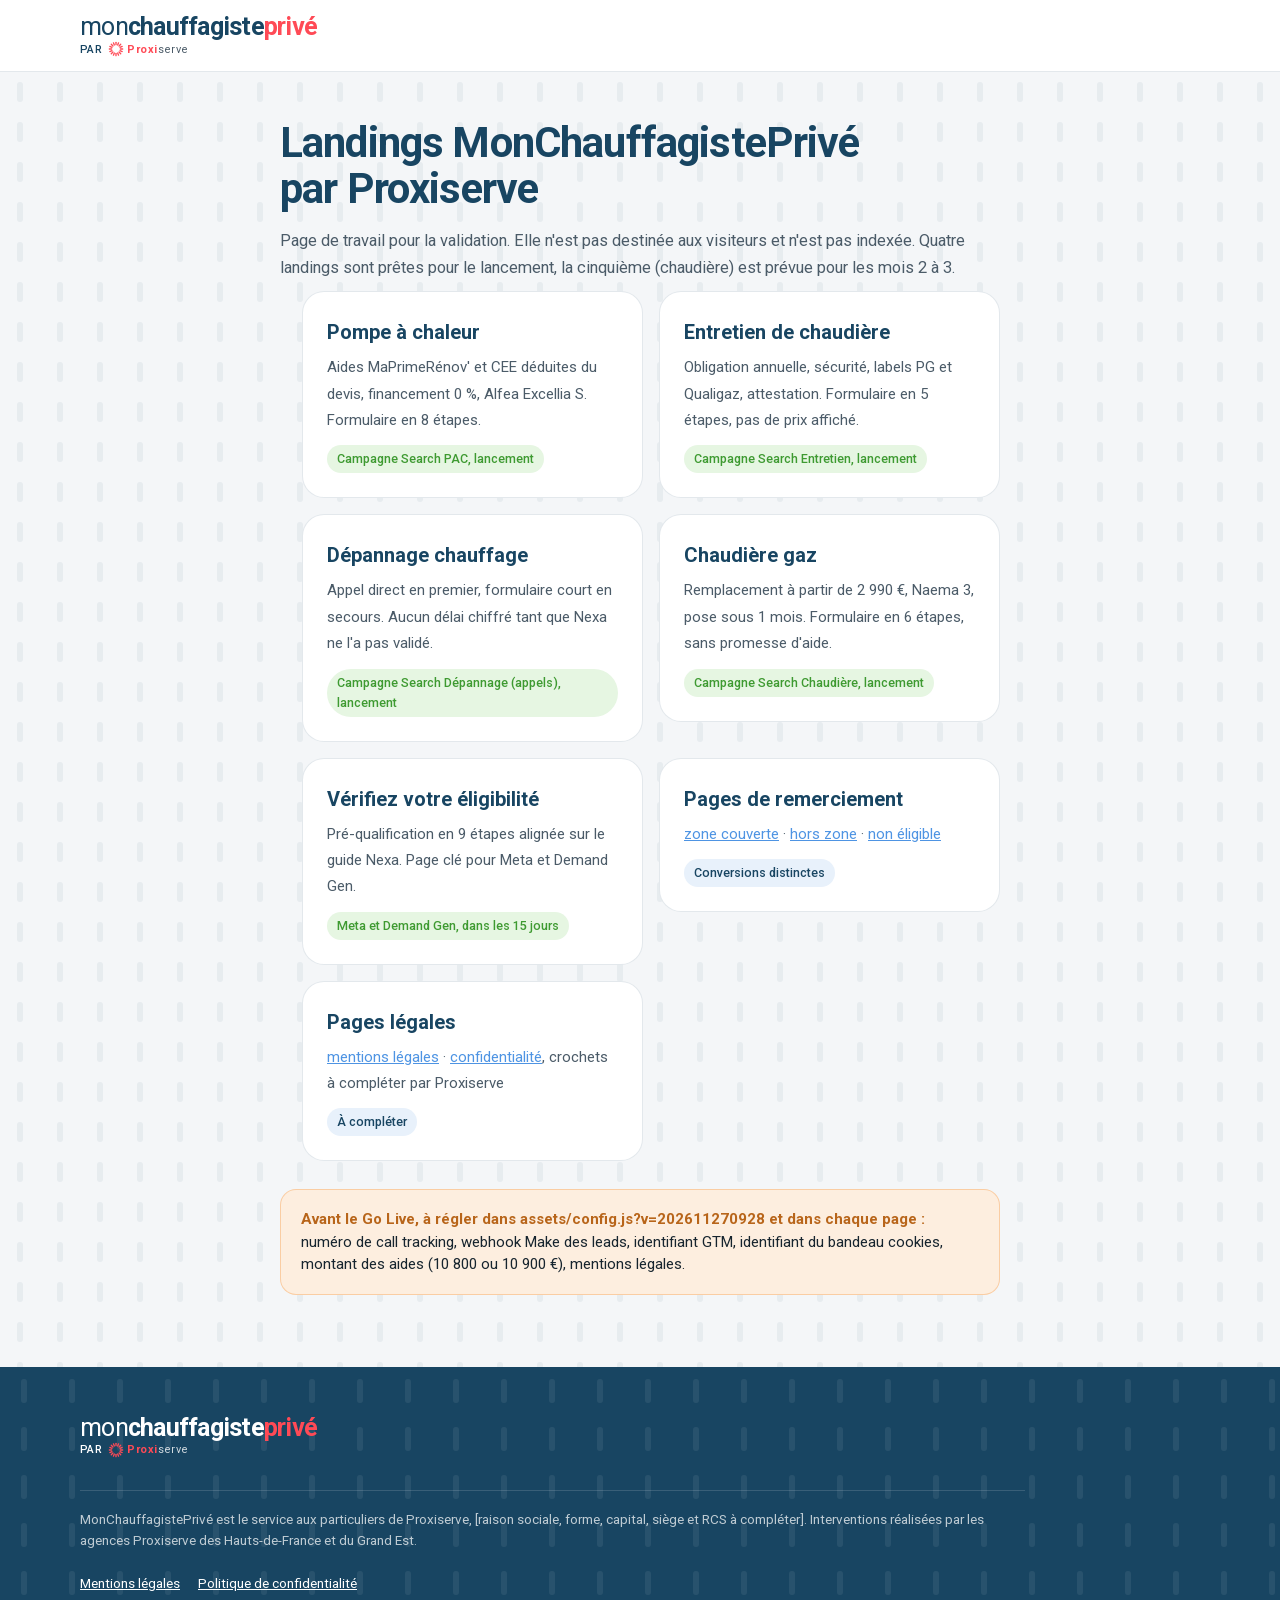
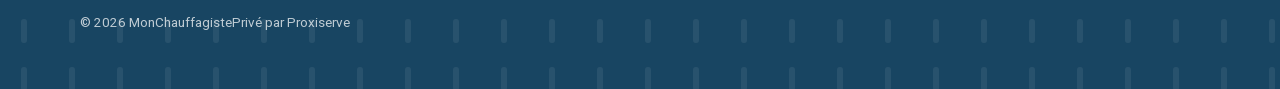
==== index.html @ af6b1b3b "Simulateur : question « surface » retirée, formulaire en 6 étapes Co-Authored-By: Claude Opus 5.5 <n" ====
<!DOCTYPE html>
<html lang="fr">
<head>
<meta charset="utf-8">
<meta name="viewport" content="width=device-width, initial-scale=1, viewport-fit=cover">
<meta name="robots" content="noindex, nofollow">
<title>Landings, validation interne | MonChauffagistePrivé par Proxiserve</title>
<meta name="theme-color" content="#184562">
<link rel="icon" href="./img/favicon.svg" type="image/svg+xml">
<link rel="preload" as="font" type="font/woff2" href="./fonts/roboto-var.woff2" crossorigin>
<link rel="stylesheet" href="./assets/style.css?v=202611270928">
<!-- IwlCMP : consent defaults (doit précéder GTM). data-site-id à créer pour ce site. -->
<script>
window.dataLayer=window.dataLayer||[];function gtag(){dataLayer.push(arguments);}
gtag('consent','default',{ad_storage:'denied',ad_user_data:'denied',ad_personalization:'denied',analytics_storage:'denied',functionality_storage:'denied',personalization_storage:'denied',security_storage:'granted',wait_for_update:500});
gtag('set','url_passthrough',true);gtag('set','ads_data_redaction',true);
</script>
<script src="https://cmp.iwantlead.fr/cmp/v1/cmp.js" data-site-id="r6dadsb7"></script>
<!-- Google Tag Manager -->
<script>(function(w,d,s,l,i){w[l]=w[l]||[];w[l].push({'gtm.start':new Date().getTime(),event:'gtm.js'});var f=d.getElementsByTagName(s)[0],j=d.createElement(s),dl=l!='dataLayer'?'&l='+l:'';j.async=true;j.src='https://www.googletagmanager.com/gtm.js?id='+i+dl;f.parentNode.insertBefore(j,f);})(window,document,'script','dataLayer','GTM-NTSQ5FQP');</script>
<!-- End Google Tag Manager -->
<script>document.documentElement.className+=' js';</script>
<script src="./assets/config.js?v=202611270928"></script>
<style>body{background:var(--sky-mist)}</style>
</head>
<body>
<noscript><iframe src="https://www.googletagmanager.com/ns.html?id=GTM-NTSQ5FQP" height="0" width="0" style="display:none;visibility:hidden"></iframe></noscript>
<header class="top">
  <div class="wrap">
    <a class="brand" href="./" aria-label="MonChauffagistePrivé par Proxiserve">
      <span class="brand__name">mon<b>chauffagiste</b><em>privé</em></span>
      <span class="brand__by">PAR <svg class="sun"><use href="./assets/icons.svg#i-sun"/></svg><b>Proxi</b><span>serve</span></span>
    </a>
    <div class="top__right">
    </div>
  </div>
</header>
<main class="page">
<div class="wrap">

<h1>Landings MonChauffagistePrivé par Proxiserve</h1>
<p>Page de travail pour la validation. Elle n'est pas destinée aux visiteurs et n'est pas indexée. Quatre landings sont prêtes pour le lancement, la cinquième (chaudière) est prévue pour les mois 2 à 3.</p>
<ul class="hub">
  <li><a href="pompe-a-chaleur/"><b>Pompe à chaleur</b><span>Aides MaPrimeRénov' et CEE déduites du devis, financement 0 %, Alfea Excellia S. Formulaire en 8 étapes.</span><br><span class="tag">Campagne Search PAC, lancement</span></a></li>
  <li><a href="entretien-chaudiere/"><b>Entretien de chaudière</b><span>Obligation annuelle, sécurité, labels PG et Qualigaz, attestation. Formulaire en 5 étapes, pas de prix affiché.</span><br><span class="tag">Campagne Search Entretien, lancement</span></a></li>
  <li><a href="depannage-chauffage/"><b>Dépannage chauffage</b><span>Appel direct en premier, formulaire court en secours. Aucun délai chiffré tant que Nexa ne l'a pas validé.</span><br><span class="tag">Campagne Search Dépannage (appels), lancement</span></a></li>
  <li><a href="chaudiere-gaz/"><b>Chaudière gaz</b><span>Remplacement à partir de 2 990 €, Naema 3, pose sous 1 mois. Formulaire en 6 étapes, sans promesse d'aide.</span><br><span class="tag">Campagne Search Chaudière, lancement</span></a></li>
  <li><a href="simulateur-aides/"><b>Vérifiez votre éligibilité</b><span>Pré-qualification en 9 étapes alignée sur le guide Nexa. Page clé pour Meta et Demand Gen.</span><br><span class="tag">Meta et Demand Gen, dans les 15 jours</span></a></li>
  <li><div class="hub__card"><b>Pages de remerciement</b><span><a href="merci/">zone couverte</a> · <a href="merci-hors-zone/">hors zone</a> · <a href="merci-non-eligible/">non éligible</a></span><br><span class="tag tag--later">Conversions distinctes</span></div></li>
  <li><div class="hub__card"><b>Pages légales</b><span><a href="mentions-legales/">mentions légales</a> · <a href="confidentialite/">confidentialité</a>, crochets à compléter par Proxiserve</span><br><span class="tag tag--later">À compléter</span></div></li>
</ul>
<div class="attention" style="margin-top:28px"><b>Avant le Go Live, à régler dans assets/config.js?v=202611270928 et dans chaque page :</b> numéro de call tracking, webhook Make des leads, identifiant GTM, identifiant du bandeau cookies, montant des aides (10 800 ou 10 900 €), mentions légales.</div>
</div>
</main>
<footer class="foot" id="notes">
  <div class="wrap">
    <a class="brand brand--light" href="./" aria-label="MonChauffagistePrivé par Proxiserve">
      <span class="brand__name">mon<b>chauffagiste</b><em>privé</em></span>
      <span class="brand__by">PAR <svg class="sun"><use href="./assets/icons.svg#i-sun"/></svg><b>Proxi</b><span>serve</span></span>
    </a>
    <p class="foot__legal">MonChauffagistePrivé est le service aux particuliers de Proxiserve, [raison sociale, forme, capital, siège et RCS à compléter]. Interventions réalisées par les agences Proxiserve des Hauts-de-France et du Grand Est.</p>
    <nav aria-label="Informations légales"><a href="./mentions-legales/">Mentions légales</a><a href="./confidentialite/">Politique de confidentialité</a></nav>
    <p style="margin-top:18px">© <span id="annee">2026</span> MonChauffagistePrivé par Proxiserve</p>
  </div>
</footer>
<script src="./assets/app.js?v=202611270928" defer></script>
</body>
</html>
---- assets/style.css ----
/* Roboto auto-hébergée : une seule police variable (graisses 400 à 700),
   37 ko, plus de requête vers Google Fonts. */
@font-face{font-family:'Roboto';src:url('../fonts/roboto-var.woff2') format('woff2');font-weight:400 700;font-style:normal;font-display:swap}

/* MonChauffagistePrivé par Proxiserve — feuille commune aux landings.
   Charte : bleu nuit 184562, rouge FF4A56, bleu 4E94E3, orange F38F35,
   vert 5DC44E. Typo : Roboto. */

:root{
  --navy:#184562; --navy-deep:#0F3049; --navy-ink:#0B2335;
  --red:#FF4A56; --red-deep:#E1313E; --red-pale:#FFE9EB; --red-da:#FF4A56; --lame:rgba(78,148,227,.38);
  --sky:#4E94E3; --sky-pale:#E8F1FB; --sky-mist:#F3F7FB;
  --orange:#F38F35; --orange-pale:#FDEEDF;
  --green:#5DC44E; --green-deep:#3E9A31; --green-pale:#E6F6E2;
  --ink:#16242E; --ink-2:#4B5B68; --ink-3:#6E7C88;
  --line:rgba(24,69,98,.12);
  --r-card:22px; --r-field:12px; --r-btn:999px;
  --ease:cubic-bezier(.32,.72,0,1);
  --font:'Roboto',ui-sans-serif,system-ui,-apple-system,'Segoe UI',sans-serif;
  --accent:var(--red); --accent-pale:var(--red-pale);
}
*{box-sizing:border-box}
html{-webkit-text-size-adjust:100%;scroll-behavior:smooth}
@media (prefers-reduced-motion:reduce){html{scroll-behavior:auto}*{transition:none!important;animation:none!important}.js .rv,.js .ent{opacity:1!important;transform:none!important}}
body{margin:0;background:#fff;color:var(--ink);font-family:var(--font);font-size:17px;line-height:1.55;-webkit-font-smoothing:antialiased}
img,svg{display:block;max-width:100%}
a{color:var(--sky)}
/* renvois aux notes de bas de page (*, **) : pas de soulignement, en exposant */
a[href="#notes"]{text-decoration:none;color:inherit;font-size:.8em;vertical-align:super;line-height:0;margin-left:1px}
h1,h2,h3{margin:0;line-height:1.1;letter-spacing:-.02em;color:var(--navy);text-wrap:balance}
h2{font-size:clamp(28px,4vw,40px);font-weight:700}
h3{font-size:20px;font-weight:700;letter-spacing:-.01em}
p{margin:0}
.wrap{width:100%;max-width:1160px;margin:0 auto;padding:0 20px}
.sr{position:absolute!important;width:1px;height:1px;overflow:hidden;clip:rect(0 0 0 0);white-space:nowrap}
.ico{width:22px;height:22px;fill:none;stroke:currentColor;stroke-width:1.9;stroke-linecap:round;stroke-linejoin:round}
:focus-visible{outline:3px solid var(--sky);outline-offset:3px;border-radius:6px}

/* ---------- marque ---------- */
.brand{display:inline-flex;flex-direction:column;gap:2px;text-decoration:none;color:var(--navy);line-height:1}
.brand__name{font-size:25px;font-weight:400;letter-spacing:-.03em}
.brand__name b{font-weight:700}
.brand__name em{font-style:normal;font-weight:700;color:var(--red)}
.brand__by{display:flex;align-items:center;gap:0;font-size:11px;font-weight:500;letter-spacing:.04em;color:var(--navy)}
.brand__by .sun{width:16px;height:16px;color:var(--red);margin:0 3px 0 6px}
.brand__by b{font-weight:700;color:var(--red)}
.brand__by b + span{font-weight:400;color:var(--ink-2)}
.brand--light{color:#fff}
.brand--light .brand__by{color:#fff}
.brand--light .brand__by b + span{color:rgba(255,255,255,.8)}

/* ---------- en-tête ---------- */
.top{background:#fff;border-bottom:1px solid var(--line);position:relative;z-index:5}
.top .wrap{display:flex;align-items:center;justify-content:space-between;gap:12px;padding-top:14px;padding-bottom:14px}
.top .brand{min-width:0}
.top .btn{flex-shrink:0}
.top .btn .sm{display:none}
@media (max-width:599px){.top .btn{padding:11px 16px;font-size:14px}.top .btn .lg{display:none}.top .btn .sm{display:inline}.brand__name{font-size:22px}}

.top__right{display:flex;align-items:center;gap:14px}
.top__tel{display:none;align-items:center;gap:10px;text-decoration:none;color:var(--navy)}
.top__tel .ico{width:30px;height:30px;padding:6px;border-radius:50%;background:var(--red-pale);color:var(--red)}
.top__tel b{display:block;font-size:17px;line-height:1.1}
.top__tel span{display:block;font-size:12.5px;color:var(--ink-3)}
@media (min-width:860px){.top__tel{display:flex}}
/* Dépannage : le numéro ne s'affiche pas dans l'en-tête sur ordinateur. Le bouton d'appel reste sur mobile. */
@media (min-width:860px){.top__tel--mobile{display:none}}
/* Mobile : quand un numéro existe (body[data-tel]), l'icône téléphone reste visible dans l'en-tête, sans le texte. */
@media (max-width:859px){
  body[data-tel] .top .wrap{gap:8px}
  body[data-tel] .top .brand{flex:1 1 auto;min-width:0}
  body[data-tel] .top .brand__name{font-size:18px}
  body[data-tel] .top .brand__by{font-size:9px}
  body[data-tel] .top__right{gap:8px;flex-shrink:0}
  body[data-tel] .top__tel{display:inline-flex;gap:6px;padding:9px 12px;border-radius:999px;background:var(--red);color:#fff;font-weight:700;font-size:14px;white-space:nowrap}
  body[data-tel] .top__tel .ico{width:18px;height:18px;padding:0;background:transparent;color:#fff}
  body[data-tel] .top__tel b{font-size:14px;line-height:1}
  body[data-tel] .top__tel [data-tel-sub]{display:none}
  body[data-tel] .top .btn{display:none}
}
.top__tel[hidden],.call[hidden],.sticky a[hidden]{display:none!important}

/* ---------- boutons ---------- */
.btn{display:inline-flex;align-items:center;justify-content:center;gap:10px;padding:15px 26px;border-radius:var(--r-btn);border:0;font:inherit;font-weight:700;font-size:16.5px;line-height:1.1;text-decoration:none;cursor:pointer;transition:transform .18s var(--ease),background .18s,box-shadow .18s;white-space:nowrap}
.btn:active{transform:translateY(1px)}
.btn--red{background:var(--red);color:#fff;box-shadow:0 10px 24px -12px rgba(255,74,86,.7)}
.btn--red:hover{background:var(--red-deep)}
.btn--navy{background:var(--navy);color:#fff}
.btn--navy:hover{background:var(--navy-deep)}
.btn--white{background:#fff;color:var(--navy)}
.btn--white:hover{background:var(--sky-pale)}
.btn--ghost{background:transparent;color:#fff;box-shadow:inset 0 0 0 2px rgba(255,255,255,.5)}
.btn--ghost:hover{box-shadow:inset 0 0 0 2px #fff}
.btn--lg{padding:19px 32px;font-size:18px}
.btn .ico{width:20px;height:20px}
.btn[disabled]{opacity:.7;cursor:default}
.spin{width:18px;height:18px;border-radius:50%;border:2.5px solid rgba(255,255,255,.45);border-top-color:#fff;animation:spin .8s linear infinite}
@keyframes spin{to{transform:rotate(360deg)}}
.cta-line{display:flex;align-items:center;gap:16px;flex-wrap:wrap;margin-top:34px}
.cta-line small{font-size:14.5px;color:var(--ink-3)}
.cta-line--light small{color:rgba(255,255,255,.75)}

/* ---------- héros ---------- */
.hero{position:relative;background:var(--navy);color:#fff;overflow:hidden;isolation:isolate}

.hero__inner{display:grid;gap:34px;padding:44px 20px 56px}
.hero__copy h1{color:#fff;font-size:clamp(32px,5vw,52px);font-weight:700}
.hero__copy h1 em{font-style:normal;color:#fff}
.hero__lead{margin-top:18px;font-size:clamp(17px,1.5vw,19.5px);line-height:1.5;color:rgba(255,255,255,.88);max-width:34em}
.hero__ticks{list-style:none;margin:24px 0 0;padding:0;display:grid;gap:10px}
.hero__ticks li{display:flex;align-items:flex-start;gap:10px;font-size:16px;color:rgba(255,255,255,.92)}
.hero__ticks .ico{flex:none;width:22px;height:22px;padding:4px;border-radius:50%;background:var(--green);color:#fff;stroke-width:3}
.hero__stats{display:flex;gap:28px;margin-top:28px;padding-top:22px;border-top:1px solid rgba(255,255,255,.18)}
.hero__stats b{display:block;font-size:26px;font-weight:700;letter-spacing:-.02em;line-height:1}
.hero__stats span{display:block;font-size:13px;color:rgba(255,255,255,.72);margin-top:5px;max-width:9em}
.hero__call{margin-top:26px;display:grid;gap:10px}
.hero__call .btn{width:100%}
.hero__call small{font-size:14px;color:rgba(255,255,255,.75)}
@media (min-width:900px){
  .hero__inner{grid-template-columns:minmax(0,1.05fr) minmax(380px,460px);align-items:center;gap:48px;padding:64px 20px 76px}
  .hero__call{grid-template-columns:auto 1fr;align-items:center}
  .hero__call .btn{width:auto}
}

/* ---------- photo de fond du héros ---------- */
.hero__bg{position:absolute;inset:0;z-index:0;overflow:hidden}
.hero__bg img{width:100%;height:100%;object-fit:cover;object-position:center}
.hero__bg::after{content:"";position:absolute;inset:0;background:linear-gradient(180deg,rgba(24,69,98,.84) 0%,rgba(24,69,98,.62) 55%,rgba(24,69,98,.88) 100%)}
@media (min-width:900px){.hero__bg::after{background:linear-gradient(100deg,rgba(24,69,98,.98) 0%,rgba(24,69,98,.94) 38%,rgba(24,69,98,.45) 60%,rgba(24,69,98,.2) 100%)}}
.hero--photo .lames,.hero--photo .lame-rouge{display:none}

/* ---------- bandeau France Rénov' (mention obligatoire, arrêté du 31 juillet 2026) ---------- */
.renov{display:block;max-width:460px;border-radius:10px;overflow:hidden;background:#fff}
.renov img{display:block;width:100%;height:auto}
.foot .renov{margin:0 0 20px}

/* ---------- fonds DA « lames de radiateur » ---------- */
.lames{position:absolute;display:flex;gap:14px;pointer-events:none;z-index:0}
.lames span{display:block;width:28px;border-radius:999px;background:var(--lame)}
.lames--haut{top:-60px;align-items:flex-start}
.lames--bas{bottom:-70px;align-items:flex-end}
.lames .rouge{background:var(--red-da)}
.lame-rouge{position:absolute;width:28px;height:110px;border-radius:999px;background:var(--red-da);pointer-events:none;z-index:0}
.hero .wrap{position:relative;z-index:1}
@media (max-width:899px){.lames--bas,.lame-rouge{display:none}.lames--haut{right:-10px!important;transform:scale(.7);transform-origin:top right}}
.sec--rings{background:#fff;position:relative;overflow:hidden}
.sec--rings::before{content:"";position:absolute;inset:0;pointer-events:none;background:radial-gradient(circle at calc(100% + 40px) 50%,transparent 120px,rgba(24,69,98,.06) 120px 148px,transparent 148px 200px,rgba(24,69,98,.06) 200px 228px,transparent 228px 280px,rgba(24,69,98,.06) 280px 308px,transparent 308px)}
.sec--rings > .wrap{position:relative}
.sec--rings-bas::before{background:radial-gradient(circle at calc(100% + 60px) calc(100% + 60px),transparent 170px,rgba(24,69,98,.06) 170px 198px,transparent 198px 250px,rgba(24,69,98,.06) 250px 278px,transparent 278px)}
.sec--navy{position:relative;overflow:hidden}
.sec--navy > .wrap{position:relative;z-index:1}
.sec--navy .lames span{background:var(--lame)}
.sec--navy .lames .rouge,.lames .rouge{background:var(--red)}
main.page{background-color:#F4F6F8;background-image:url("data:image/svg+xml,%3Csvg xmlns='http://www.w3.org/2000/svg' width='40' height='40'%3E%3Crect x='17' y='10' width='6' height='20' rx='3' fill='%23184562' fill-opacity='.06'/%3E%3C/svg%3E")}
.sec--dots{background-color:#F4F6F8;background-image:url("data:image/svg+xml,%3Csvg xmlns='http://www.w3.org/2000/svg' width='40' height='40'%3E%3Crect x='17' y='10' width='6' height='20' rx='3' fill='%23184562' fill-opacity='.06'/%3E%3C/svg%3E")}
.final--lames .lames span{width:24px;background:rgba(255,255,255,.22)}
.final--lames .lames--haut{left:-10px;top:-60px;gap:12px}
.final--lames .lames--bas{right:20px;bottom:-60px;gap:12px}

/* ---------- fonds DA tour 2 : thermostat, plan technique, blocs ---------- */
.sec--thermo,.sec--grid,.sec--blocs{position:relative;overflow:hidden}
.sec--thermo > .wrap,.sec--grid > .wrap,.sec--blocs > .wrap{position:relative;z-index:1}
.sec--thermo{background:#fff}
.deco--thermo{position:absolute;right:-160px;bottom:-200px;width:440px;height:440px;pointer-events:none}
.deco--thermo .piste{stroke:#EEF2F5}
.deco--thermo .chaleur{stroke:var(--red);transform-origin:220px 220px;animation:thermo 6s linear infinite}
@keyframes thermo{from{transform:rotate(215deg)}to{transform:rotate(575deg)}}
.sec--navy.sec--thermo{background:var(--navy)}
.sec--navy .deco--thermo{right:-110px;top:50%;bottom:auto;margin-top:-230px;width:460px;height:460px}
.sec--navy .deco--thermo .piste{stroke:var(--lame)}
.sec--grid{background-color:#F6F8FA;background-image:linear-gradient(#E9EEF2 1px,transparent 1px),linear-gradient(90deg,#E9EEF2 1px,transparent 1px);background-size:40px 40px}
.sec--grid::after{content:"";position:absolute;right:32px;bottom:162px;width:16px;height:16px;border-radius:3px;background:var(--red)}
.sec--grid::before{content:"";position:absolute;right:40px;bottom:-90px;width:220px;height:260px;border:2px solid #C9D5DF;border-radius:4px;pointer-events:none}
.sec--navy.sec--grid{background-color:var(--navy);background-image:linear-gradient(rgba(255,255,255,.08) 1px,transparent 1px),linear-gradient(90deg,rgba(255,255,255,.08) 1px,transparent 1px);background-size:40px 40px}
.sec--navy.sec--grid::before{border-color:rgba(78,148,227,.45)}
.sec--blocs{background:#fff}
.sec--blocs::before{content:"";position:absolute;right:-60px;bottom:-60px;width:260px;height:260px;border-radius:130px 130px 0 130px;background:#EEF2F5;pointer-events:none}
.sec--blocs::after{content:"";position:absolute;right:150px;top:46px;width:44px;height:44px;border-radius:50% 50% 50% 0;background:var(--red);pointer-events:none}
.sec--navy.sec--blocs{background:var(--navy)}
.sec--navy.sec--blocs::before{right:auto;left:-150px;bottom:-190px;width:240px;height:240px;border-radius:50%;background:rgba(78,148,227,.3)}
.sec--navy.sec--blocs::after{background:var(--red)}
@media (max-width:899px){.sec--grid::before,.sec--grid::after,.sec--blocs::after{display:none}.deco--thermo{width:300px;height:300px;right:-120px;bottom:-140px}}

/* ---------- labels (PG, RGE Qualibat, RGE) sous les chiffres du héros ---------- */
.labels{display:flex;flex-wrap:wrap;gap:10px;margin-top:22px}
.labels span{display:inline-flex;align-items:center;height:64px;padding:8px 16px;border-radius:14px;background:#fff}
.labels img{height:48px;width:auto}
.labels img[alt^="RGE,"]{height:34px}

/* ---------- questionnaire ---------- */
.quiz{background:#fff;color:var(--ink);border-radius:var(--r-card);padding:22px 22px 24px;box-shadow:0 30px 60px -30px rgba(0,0,0,.5);position:relative}
.quiz__title{font-size:20px;font-weight:700;color:var(--navy);letter-spacing:-.01em;margin:0 0 2px}
.quiz__sub{font-size:14px;color:var(--ink-3);margin-bottom:14px}
.quiz__bar{display:flex;align-items:center;gap:10px;margin-bottom:16px}
.qbtn{width:34px;height:34px;border-radius:50%;border:1px solid var(--line);background:#fff;color:var(--navy);display:grid;place-items:center;cursor:pointer;padding:0}
.qbtn .ico{width:18px;height:18px}
.qbtn[hidden]{display:none}
.segs{flex:1;display:flex;gap:5px}
.segs i{flex:1;height:5px;border-radius:3px;background:var(--sky-pale);transition:background .3s}
.segs i.on{background:var(--red)}
.quiz__count{font-size:12.5px;color:var(--ink-3);white-space:nowrap}
.quiz__viewport{position:relative;overflow:hidden;transition:height .32s var(--ease)}
.step{display:none;margin:0;padding:0 0 1px;border:0;min-width:0}
.step.is-active{display:block}
.step.is-leaving{position:absolute;inset:0 0 auto 0}
.step__q{font-size:21px;font-weight:700;color:var(--navy);line-height:1.2;letter-spacing:-.01em;padding:0;margin:0 0 4px}
.step__hint{font-size:14.5px;color:var(--ink-2);margin:0 0 14px;line-height:1.45}
.opts{display:grid;gap:9px}
.opt{position:relative;display:flex;align-items:center;gap:12px;padding:12px 14px;border-radius:14px;border:1.5px solid var(--line);background:#fff;cursor:pointer;transition:border-color .15s,background .15s}
.opt:hover{border-color:var(--sky)}
.opt input{position:absolute;opacity:0;width:0;height:0}
.opt:has(input:checked){border-color:var(--navy);background:var(--sky-mist)}
.opt:has(input:focus-visible){outline:3px solid var(--sky);outline-offset:2px}
.opt__ico{flex:none;width:40px;height:40px;border-radius:12px;display:grid;place-items:center;color:var(--navy)}
.opt__ico .ico{width:22px;height:22px}
.c-sky{background:var(--sky-pale)} .c-red{background:var(--red-pale);color:var(--red-deep)} .c-orange{background:var(--orange-pale);color:#B8651A} .c-green{background:var(--green-pale);color:var(--green-deep)} .c-mist{background:var(--sky-mist)}
.opt__txt{flex:1;font-weight:500;font-size:16px;line-height:1.25}
.opt__txt small{display:block;font-weight:400;font-size:13px;color:var(--ink-3);margin-top:2px}
.opt__radio{flex:none;width:24px;height:24px;border-radius:50%;border:2px solid var(--line);display:grid;place-items:center;transition:background .15s,border-color .15s}
.opt__radio svg{width:14px;height:14px;fill:none;stroke:#fff;stroke-width:3;stroke-linecap:round;stroke-linejoin:round;opacity:0}
.opt:has(input:checked) .opt__radio{background:var(--navy);border-color:var(--navy)}
.opt:has(input:checked) .opt__radio svg{opacity:1}
.opts--2{grid-template-columns:1fr 1fr}
.opts--2 .opt{flex-direction:column;align-items:flex-start;gap:8px}
.opts--2 .opt__radio{position:absolute;top:12px;right:12px}
.group{display:grid;gap:10px}
@media (min-width:480px){.group--2{grid-template-columns:1fr 1fr}}
.field label{display:block;font-size:13px;font-weight:500;color:var(--ink-2);margin:0 0 5px}
.field input{width:100%;font:inherit;font-size:16px;padding:12px 14px;border-radius:var(--r-field);border:1.5px solid var(--line);background:#fff;color:var(--ink);transition:border-color .15s,box-shadow .15s}
.field input:focus{outline:0;border-color:var(--sky);box-shadow:0 0 0 3px rgba(78,148,227,.2)}
.field.is-bad input{border-color:var(--red);box-shadow:0 0 0 3px rgba(255,74,86,.18)}
.tel{display:flex;align-items:stretch}
.tel .cc{display:grid;place-items:center;padding:0 12px;border:1.5px solid var(--line);border-right:0;border-radius:var(--r-field) 0 0 var(--r-field);background:var(--sky-mist);color:var(--ink-2);font-size:15px}
.tel input{border-radius:0 var(--r-field) var(--r-field) 0}
.chips{display:flex;flex-wrap:wrap;gap:8px;margin-top:10px}
.chip{font:inherit;font-size:14px;padding:8px 12px;border-radius:999px;border:1.5px solid var(--line);background:#fff;cursor:pointer;color:var(--ink)}
.chip.on{background:var(--navy);border-color:var(--navy);color:#fff}
.note{font-size:13.5px;color:var(--ink-3);margin-top:8px;min-height:1em;line-height:1.4}
.note.is-err{color:var(--red-deep)}
.step__actions{margin-top:16px;display:grid}
.step__actions .btn{width:100%}
.consent{display:flex;gap:12px;align-items:flex-start;margin-top:14px;padding:12px;border-radius:14px;background:var(--sky-mist);cursor:pointer}
.consent p{font-size:13px;line-height:1.4;color:var(--ink-2)}
.switch{flex:none;position:relative;width:44px;height:26px;margin-top:1px}
.switch input{position:absolute;opacity:0;width:0;height:0}
.switch span{position:absolute;inset:0;border-radius:999px;background:#fff;border:2px solid var(--red);transition:background .2s,border-color .2s}
.switch span::after{content:"";position:absolute;top:3px;left:3px;width:16px;height:16px;border-radius:50%;background:var(--red);transition:transform .2s var(--ease),background .2s}
.switch input:checked + span{background:var(--green);border-color:var(--green)}
.switch input:checked + span::after{background:#fff;transform:translateX(18px)}
.switch input:focus-visible + span{outline:3px solid var(--sky);outline-offset:2px}
.consent.is-bad .switch span{border-color:var(--red);box-shadow:0 0 0 3px rgba(255,74,86,.2)}
.hp{position:absolute;left:-9999px;opacity:0;height:0;width:0}
.done{display:none;text-align:left}
.done.is-on{display:block}
.done__badge{width:56px;height:56px;border-radius:50%;background:var(--green-pale);color:var(--green-deep);display:grid;place-items:center;margin-bottom:14px}
.done__badge .ico{width:30px;height:30px;stroke-width:2.6}
.done h2{font-size:24px;margin-bottom:8px}
.done p{color:var(--ink-2);font-size:15.5px}
.timeline{list-style:none;margin:18px 0 0;padding:0;display:grid;gap:12px}
.timeline li{display:grid;grid-template-columns:30px 1fr;gap:12px;align-items:start}
.timeline .n{width:30px;height:30px;border-radius:50%;background:var(--sky-pale);color:var(--navy);display:grid;place-items:center;font-weight:700;font-size:14px}
.timeline b{display:block;font-size:15.5px}
.timeline span{display:block;color:var(--ink-2);font-size:14px;line-height:1.4}
.timeline span span{display:inline;font-size:inherit;color:var(--navy);font-weight:500}

/* ---------- bandeau de preuves ---------- */
.proof{background:#fff;border-bottom:1px solid var(--line)}
.proof ul{list-style:none;margin:0;padding:18px 0;display:grid;gap:14px}
.proof li{display:flex;align-items:center;gap:12px;font-size:15px;line-height:1.3}
.proof .b{flex:none;width:44px;height:44px;border-radius:12px;display:grid;place-items:center;color:var(--navy)}
.proof strong{display:block;font-weight:700;color:var(--navy)}
.proof span{color:var(--ink-3);font-size:13.5px}
@media (min-width:720px){.proof ul{grid-template-columns:repeat(2,1fr)}}
@media (min-width:1000px){.proof ul{grid-template-columns:repeat(4,1fr);gap:20px}}

/* ---------- sections ---------- */
.sec{padding:56px 0}
.sec--mist{background:var(--sky-mist)}
.sec--sky{background:var(--sky-pale)}
.sec--navy{background:var(--navy);color:#fff}
.sec--navy h2,.sec--navy h3{color:#fff}
.sec__head{max-width:40em;margin-bottom:28px}
.sec__head p{margin-top:14px;font-size:18px;color:var(--ink-2);line-height:1.5}
.sec--navy .sec__head p{color:rgba(255,255,255,.8)}
.sec__head--center{margin-left:auto;margin-right:auto;text-align:center}
.grid{display:grid;gap:18px}
@media (min-width:700px){.grid--2{grid-template-columns:1fr 1fr}.grid--3{grid-template-columns:repeat(3,1fr)}.grid--4{grid-template-columns:repeat(2,1fr)}}
@media (min-width:1000px){.grid--4{grid-template-columns:repeat(4,1fr)}}
.card{background:var(--sky-pale);border-radius:var(--r-card);padding:24px;border:1px solid rgba(24,69,98,.10);display:grid;grid-template-columns:auto 1fr;column-gap:14px;align-items:center}
.card > *{grid-column:1/-1}
.card .b{grid-column:1;margin:0}
.card .b + h3{grid-column:2;margin:0}
.card--tint{border:0}
.card--sky{background:var(--sky-pale)} .card--green{background:var(--green-pale)} .card--orange{background:var(--orange-pale)} .card--red{background:var(--red-pale)} .card--navy{background:rgba(255,255,255,.06);color:#fff;position:relative;z-index:1}
.card .b{width:44px;height:44px;border-radius:12px;background:#fff;display:grid;place-items:center;color:var(--navy);border:0}
.card--navy .b{background:rgba(255,255,255,.12);border-color:transparent;color:#fff}
.card .big{font-size:40px;font-weight:700;letter-spacing:-.03em;line-height:1;color:var(--navy)}
.card .big small{font-size:18px;font-weight:500;letter-spacing:0;margin-left:4px}
.card h3{margin-top:0}
.card p{margin-top:12px;font-size:15.5px;line-height:1.5;color:var(--ink-2)}
.card--navy p{color:rgba(255,255,255,.8)}
.card--tint p{color:var(--ink-2)}
.card.card--navy h3,.card.card--navy .big{color:#fff}
.card.card--navy p{color:rgba(255,255,255,.8)}

/* liste à coches */
.ticks{list-style:none;margin:0;padding:0;display:grid;gap:12px}
.ticks li{display:flex;gap:12px;align-items:flex-start;font-size:16.5px;line-height:1.45}
.ticks .ico{flex:none;width:24px;height:24px;padding:5px;border-radius:50%;background:var(--green);color:#fff;stroke-width:3;margin-top:1px}
.ticks--no .ico{background:var(--red-pale);color:var(--red-deep)}
.ticks b{color:var(--navy)}

/* étapes (séquence réelle) */
.steps{list-style:none;margin:0;padding:0;display:grid;gap:18px;counter-reset:etape}
.steps li{position:relative;background:#fff;border:1px solid var(--line);border-radius:var(--r-card);padding:24px 22px 24px 70px;counter-increment:etape}
.steps li::before{content:counter(etape);position:absolute;left:22px;top:24px;width:34px;height:34px;border-radius:50%;background:var(--red);color:#fff;font-weight:700;font-size:16px;display:grid;place-items:center}
.steps li.is-key{background:var(--navy);border-color:var(--navy);color:#fff}
.steps li.is-key::before{background:var(--red)}
.steps li.is-key h3{color:#fff}
.steps li.is-key p{color:rgba(255,255,255,.8)}
.steps h3{font-size:18px}
.steps p{margin-top:6px;font-size:15.5px;color:var(--ink-2);line-height:1.5}
.steps .dur{display:inline-block;margin-top:10px;padding:4px 10px;border-radius:999px;background:var(--sky-pale);color:var(--navy);font-size:13px;font-weight:500}
.steps li.is-key .dur{background:rgba(255,255,255,.14);color:#fff}
@media (min-width:900px){.steps{grid-template-columns:repeat(4,1fr)}.steps--2{grid-template-columns:1fr 1fr}.steps li{padding:68px 22px 26px}.steps li::before{top:22px}}

/* devis illustré (page PAC / simulateur) */
.devis{background:#fff;border-radius:var(--r-card);border:1px solid var(--line);padding:26px 24px;box-shadow:0 30px 60px -40px rgba(24,69,98,.5);max-width:460px}
.devis__head{display:flex;justify-content:space-between;align-items:baseline;gap:12px;padding-bottom:14px;border-bottom:1px dashed var(--line);font-size:14px;color:var(--ink-3)}
.devis__head b{color:var(--navy);font-size:16px}
.devis__row{display:flex;justify-content:space-between;align-items:baseline;gap:16px;padding:12px 0;border-bottom:1px solid var(--line);font-size:16px}
.devis__row span{color:var(--ink-2)}
.devis__row small{display:block;font-size:13px;color:var(--ink-3)}
.devis__row b{white-space:nowrap;font-size:18px;letter-spacing:-.01em}
.devis__row b.ok{color:var(--green-deep)}
.photo figcaption{font-size:13px;color:var(--ink-3);margin-top:8px}
.devis__row--aide b{color:var(--green-deep)}
.devis__total{display:flex;justify-content:space-between;align-items:center;gap:16px;padding:16px 0 0;font-size:17px;font-weight:700;color:var(--navy)}
.devis__total b{font-size:18px;letter-spacing:-.01em;text-align:right}
@media (max-width:479px){.devis__total{font-size:16px}.devis__total b{font-size:17px}}
.devis__note{margin-top:14px;font-size:12.5px;line-height:1.4;color:var(--ink-3)}
.devis__tag{display:inline-block;padding:5px 10px;border-radius:999px;background:var(--green-pale);color:var(--green-deep);font-size:12.5px;font-weight:700}
.split{display:grid;gap:36px;align-items:stretch}
/* la photo ne fixe jamais la hauteur : elle remplit celle de la colonne d'en face */
.split > .photo,.split > div > .photo--marge{position:relative;aspect-ratio:auto;min-height:260px}
.split > .photo img,.split > div > .photo--marge img{position:absolute;inset:0;width:100%;height:100%}
.split > div{display:flex;flex-direction:column}
.split > .ticks{align-content:start}
.split > div > .photo--marge{flex:1}
@media (min-width:900px){.split{grid-template-columns:1fr 1fr;gap:64px}.split--rev > :first-child{order:2}}
.split .sec__head{margin-bottom:0}

/* photo de section */
.photo{border-radius:var(--r-card);overflow:hidden;box-shadow:0 30px 60px -40px rgba(24,69,98,.5);background:var(--sky-pale)}
.photo{display:flex;flex-direction:column}
.photo img{width:100%;height:100%;object-fit:cover;display:block;flex:1;min-height:0}
.photo--portrait{aspect-ratio:4/5;max-width:460px}
.photo--landscape{aspect-ratio:16/10}
.photo--marge{margin-top:24px!important}
.photo__cap{display:block;padding:12px 16px;font-size:13.5px;color:var(--ink-2);background:#fff;border-top:1px solid var(--line)}
.split--photo{align-items:stretch}

/* fiche produit */
.spec{display:grid;gap:14px}
@media (min-width:600px){.spec{grid-template-columns:1fr 1fr}.spec--1{grid-template-columns:1fr}}
.spec div{padding:18px 20px;border-radius:16px;background:#fff;border:2px solid var(--green)}
.spec b{display:block;font-size:26px;letter-spacing:-.02em;color:var(--navy);line-height:1.1}
.spec span{display:block;margin-top:5px;font-size:14.5px;color:var(--ink-2);line-height:1.4}
.pac{position:relative;border-radius:var(--r-card);background:linear-gradient(160deg,var(--sky-pale),#fff);border:1px solid var(--line);padding:28px}
.pac svg{width:100%;height:auto}
.badges{display:flex;flex-wrap:wrap;gap:10px;margin-top:18px}
.badge{display:inline-flex;align-items:center;gap:8px;padding:8px 14px;border-radius:999px;background:#fff;border:1px solid var(--line);font-size:14px;font-weight:500;color:var(--navy)}
.badge .ico{width:18px;height:18px;color:var(--green-deep)}
.sec--navy .badge{background:rgba(255,255,255,.1);border-color:rgba(255,255,255,.2);color:#fff}
.sec--navy .badge .ico{color:#9BE48E}

/* agences par région : repère rouge, villes séparées par un point */
.agences{display:grid;gap:18px;margin-top:26px}
@media (min-width:700px){.agences{grid-template-columns:auto auto;gap:40px;justify-content:start}.agences--col{grid-template-columns:1fr;gap:22px;margin-top:6px}}
.agences__region{padding-left:16px;border-left:3px solid var(--red)}
.agences__region > span{display:block;font-size:13px;letter-spacing:.02em;color:var(--sky);margin-bottom:6px}
.agences__region ul{list-style:none;margin:0;padding:0;display:flex;flex-wrap:wrap;gap:0 6px;font-size:19px;font-weight:700;color:var(--navy);line-height:1.5}
.agences__region li::before{content:"";display:inline-block;width:6px;height:6px;border-radius:50%;background:var(--red);margin:0 8px 3px 0}
.agences__region li{margin-right:8px}
.sec--navy .agences__region ul{color:#fff}
.sec--navy .agences__region > span{color:rgba(255,255,255,.7)}
/* villes et mentions en ligne, sans bulles */
.villes{margin-top:18px;font-size:16px;line-height:1.5;color:var(--ink-2)}
.sec--navy .villes{color:rgba(255,255,255,.85)}

/* réseau / agences */
.zones{display:grid;gap:18px}
@media (min-width:700px){.zones{grid-template-columns:1fr 1fr}}
.zone{background:#fff;border:1px solid var(--line);border-radius:var(--r-card);padding:24px}
.zone h3{display:flex;align-items:center;gap:10px}
.zone h3 .ico{color:var(--red)}
.zone p{margin-top:10px;font-size:15.5px;color:var(--ink-2);line-height:1.5}
.zone ul{list-style:none;margin:14px 0 0;padding:0;display:flex;flex-wrap:wrap;gap:8px}
.zone li{padding:6px 12px;border-radius:999px;background:var(--sky-mist);font-size:14px;color:var(--navy)}

/* FAQ */
.faq{display:grid;gap:40px}
@media (min-width:900px){.faq{grid-template-columns:1fr 1.5fr}}
.faq details{background:#fff;border:1px solid var(--line);border-radius:16px;margin-bottom:10px;overflow:hidden}
.faq summary{list-style:none;cursor:pointer;padding:18px 20px;font-weight:700;font-size:16.5px;color:var(--navy);display:flex;justify-content:space-between;align-items:center;gap:14px}
.faq summary::-webkit-details-marker{display:none}
.faq summary::after{content:"+";flex:none;width:28px;height:28px;border-radius:50%;background:var(--sky-pale);display:grid;place-items:center;font-weight:400;font-size:20px;transition:transform .2s}
.faq details[open] summary::after{transform:rotate(45deg)}
.faq .a{padding:0 20px 20px;font-size:15.5px;line-height:1.55;color:var(--ink-2)}

/* appel direct */
.call{display:flex;align-items:center;gap:16px;padding:18px 22px;border-radius:18px;background:#fff;color:var(--navy);text-decoration:none;border:1px solid var(--line);box-shadow:0 20px 40px -30px rgba(0,0,0,.4)}
.call .ico{flex:none;width:52px;height:52px;padding:14px;border-radius:50%;background:var(--red);color:#fff}
.call b{display:block;font-size:clamp(22px,3vw,28px);letter-spacing:-.01em;line-height:1.1}
.call span{display:block;font-size:14px;color:var(--ink-3);margin-top:3px}
.call--inverse{background:var(--navy);color:#fff;border-color:transparent}
.call--inverse span{color:rgba(255,255,255,.75)}
.or{display:flex;align-items:center;gap:14px;margin:18px 0 12px;color:rgba(255,255,255,.65);font-size:14px}
.or::before,.or::after{content:"";flex:1;height:1px;background:rgba(255,255,255,.2)}
.quiz .or{color:var(--ink-3)}.quiz .or::before,.quiz .or::after{background:var(--line)}

/* CTA final */
.final{background:var(--red-da);color:#fff;padding:72px 0;position:relative;overflow:hidden;isolation:isolate}
.final__box{max-width:640px;margin:0 auto;text-align:center}
.final h2{color:#fff}
.final p{margin:16px auto 0;font-size:18px;color:rgba(255,255,255,.85);max-width:32em}
.final .btn{margin-top:28px}
.final .wrap{position:relative;z-index:1}
.final.final--navy{background:var(--navy)}

/* pied */
.foot{background-color:var(--navy);background-image:url("data:image/svg+xml,%3Csvg xmlns='http://www.w3.org/2000/svg' width='48' height='48'%3E%3Crect x='21' y='12' width='6' height='24' rx='3' fill='%23ffffff' fill-opacity='.07'/%3E%3C/svg%3E");color:rgba(255,255,255,.72);padding:48px 0 110px;font-size:13.5px;line-height:1.55}
@media (min-width:900px){.foot{padding-bottom:56px}}
.foot .brand{margin-bottom:22px}
.foot p{margin-top:10px;max-width:70em}
.foot nav{display:flex;flex-wrap:wrap;gap:18px;margin-top:22px}
.foot a{color:#fff}
.foot__legal{margin-top:24px;padding-top:18px;border-top:1px solid rgba(255,255,255,.14)}

/* bouton collant mobile */
.sticky{position:fixed;left:0;right:0;bottom:0;z-index:50;padding:10px 14px calc(10px + env(safe-area-inset-bottom));background:rgba(255,255,255,.92);backdrop-filter:blur(10px);border-top:1px solid var(--line);display:grid;grid-template-columns:1fr;gap:10px;transform:translateY(110%);transition:transform .3s var(--ease)}
.sticky.is-on{transform:none}
.sticky--2{grid-template-columns:1fr 1fr}
.sticky .btn{width:100%;padding:14px 10px;font-size:15.5px}
@media (min-width:900px){.sticky{display:none}}

/* pages secondaires */
.page{padding:48px 0 72px}
.page .wrap{max-width:760px}
.page h1{font-size:clamp(30px,5vw,42px);margin-bottom:16px}
.page h2{font-size:24px;margin:34px 0 10px}
.page p,.page li{font-size:16.5px;color:var(--ink-2);line-height:1.6}
.page p{margin-top:12px}
.page ul{padding-left:22px;margin-top:10px}
.carte{background:#fff;border-radius:var(--r-card);padding:30px 26px;border:1px solid var(--line);box-shadow:0 30px 60px -40px rgba(24,69,98,.4)}
.carte .done{display:block}
.carte .timeline b{font-size:16.5px}
.carte .timeline span{font-size:15px}
.rappel{margin-top:22px;padding:18px;border-radius:16px;background:var(--sky-mist);font-size:15px;color:var(--ink-2);line-height:1.5}
.rappel b{color:var(--navy)}
.attention{margin-top:22px;padding:18px 20px;border-radius:16px;background:var(--orange-pale);border:1px solid rgba(243,143,53,.35);font-size:15px;line-height:1.5;color:var(--ink)}
.attention b{color:#B8651A}

/* index interne */
.hub{list-style:none;margin:28px 0 0;padding:0;display:grid;gap:16px}
@media (min-width:700px){.hub{grid-template-columns:1fr 1fr}}
.hub a,.hub .hub__card{display:block;padding:24px;border-radius:var(--r-card);background:#fff;border:1px solid var(--line);text-decoration:none;color:var(--ink)}
.hub a:hover{border-color:var(--sky)}
.hub .hub__card span a{display:inline;padding:0;border:0;color:var(--sky);text-decoration:underline}
.hub b{display:block;font-size:20px;color:var(--navy);margin-bottom:6px}
.hub span{font-size:15px;color:var(--ink-2)}
.hub .tag{display:inline-block;margin-top:12px;padding:4px 10px;border-radius:999px;font-size:12.5px;font-weight:500;background:var(--green-pale);color:var(--green-deep)}
.hub .tag--later{background:var(--sky-pale);color:var(--navy)}

/* ---------- animations (même mécanique que mon-bilan-solaire) ---------- */
/* entrée du héros, en cascade */
.js .ent{opacity:0;transform:translateY(14px);animation:ent .8s var(--ease) forwards}
@keyframes ent{to{opacity:1;transform:none}}
.e1{animation-delay:.05s}.e2{animation-delay:.16s}.e3{animation-delay:.26s}.e4{animation-delay:.36s}.e5{animation-delay:.22s}
/* apparition au défilement : chaque élément .rv s'anime quand il entre dans l'écran */
.js .rv{opacity:0;transform:translateY(16px)}
.js .rv.is-vu{animation:ent .7s var(--ease) forwards;animation-delay:calc(var(--i,0) * 70ms)}
/* reflet qui balaie les boutons principaux */
.btn--red,.final .btn--white{position:relative;overflow:hidden}
.btn--red::after,.final .btn--white::after{content:"";position:absolute;top:-20%;bottom:-20%;left:-50%;width:34%;background:linear-gradient(90deg,transparent,rgba(255,255,255,.35),transparent);transform:skewX(-18deg);animation:reflet 5.2s var(--ease) infinite;pointer-events:none}
.final .btn--white::after{background:linear-gradient(90deg,transparent,rgba(24,69,98,.12),transparent)}
@keyframes reflet{0%{left:-50%}52%{left:130%}100%{left:130%}}
.btn:hover{transform:translateY(-2px)}
.btn:active{transform:translateY(1px)}
/* lames qui respirent doucement */
.lames span,.lame-rouge{animation:flotte 7s ease-in-out infinite alternate}
.lames span:nth-child(2n){animation-duration:9s;animation-delay:-3s}
.lames span:nth-child(3n){animation-duration:8s;animation-delay:-5s}
@keyframes flotte{from{transform:translateY(0)}to{transform:translateY(10px)}}
/* questionnaire : glissement des étapes, remplissage de la barre, coche qui apparaît */
.step.is-active{animation:inR .45s var(--ease) both}
.step.is-active.from-back{animation-name:inL}
@keyframes inR{from{opacity:0;transform:translateX(28px)}to{opacity:1;transform:none}}
@keyframes inL{from{opacity:0;transform:translateX(-28px)}to{opacity:1;transform:none}}
.segs i{position:relative;overflow:hidden;background:var(--sky-pale)}
.segs i::after{content:"";position:absolute;inset:0;background:var(--red);border-radius:3px;transform:scaleX(0);transform-origin:left;transition:transform .5s var(--ease)}
.segs i.on{background:var(--sky-pale)}
.segs i.on::after{transform:scaleX(1)}
.opt{transition:border-color .15s,background .15s,transform .18s var(--ease)}
.opt:hover{transform:translateY(-1px)}
.opt__radio svg{opacity:1;transform:scale(0);transition:transform .3s var(--ease)}
.opt:has(input:checked) .opt__radio svg{transform:scale(1)}
.done.is-on{animation:inR .5s var(--ease) both}
/* cartes et photos : léger relief au survol */
.card,.steps li,.spec div,.zone,.faq details{transition:transform .22s var(--ease),box-shadow .22s var(--ease)}
.card:hover,.steps li:hover,.spec div:hover{transform:translateY(-3px);box-shadow:0 18px 36px -28px rgba(24,69,98,.45)}
.faq summary::after{transition:transform .3s var(--ease),background .2s}
.faq details[open]{box-shadow:0 18px 36px -28px rgba(24,69,98,.45)}
.photo img{transition:transform .8s var(--ease)}
.photo:hover img{transform:scale(1.03)}
.sticky{transition:transform .45s var(--ease)}

/* ---------- badge Avis Vérifiés (note de proxiserve.fr), collant en bas à droite ---------- */
.avis{position:fixed;right:10px;bottom:14px;z-index:40;display:flex;align-items:center;gap:10px;padding:8px 12px 8px 10px;border-radius:14px;background:#fff;color:var(--ink);text-decoration:none;box-shadow:0 10px 30px -12px rgba(0,0,0,.35),0 0 0 1px var(--line);transition:bottom .3s var(--ease)}
.avis__note{display:flex;align-items:center;gap:5px;font-weight:700;font-size:18px;letter-spacing:-.01em;color:var(--navy)}
.avis__note svg{width:18px;height:18px;fill:#1C6BC1}
.avis__txt{display:flex;flex-direction:column;line-height:1.15}
.avis__txt b{font-size:12px;color:#1C6BC1}
.avis__txt span{font-size:11.5px;color:var(--ink-3)}
body:has(#sticky.is-on) .avis{bottom:84px}
@media (min-width:900px){.avis{right:18px;bottom:18px}body:has(#sticky.is-on) .avis{bottom:18px}}
@media (max-width:379px){.avis{transform:scale(.9);transform-origin:100% 100%}}

/* témoignages (entretien) */
.temoins{display:grid;gap:16px}
@media (min-width:760px){.temoins{grid-template-columns:repeat(3,1fr)}}
.temoin{background:#fff;border:1px solid var(--line);border-radius:var(--r-card);padding:22px 24px;display:flex;flex-direction:column;gap:12px;margin:0}
.temoin__stars{display:flex;gap:3px;color:#1C6BC1}
.temoin__stars .ico{width:16px;height:16px;fill:currentColor;stroke:none}
.temoin blockquote{margin:0;font-size:16px;line-height:1.5;color:var(--ink);flex:1}
.temoin footer{font-size:13px;color:var(--ink-3)}
.temoin footer b{color:var(--ink);font-weight:600}
.sec--navy .temoin{background:rgba(255,255,255,.08);border-color:rgba(255,255,255,.16)}
.sec--navy .temoin blockquote{color:#fff}
.sec--navy .temoin footer{color:rgba(255,255,255,.72)}
.sec--navy .temoin footer b{color:#fff}
.sec--navy .temoin__stars{color:var(--sky)}

/* ---------- héros : formulaire remonté sur mobile ----------
   Sur téléphone, le formulaire passe juste après le titre et la phrase
   d'accroche. Les points, les chiffres et les labels descendent dessous. */
@media (max-width:899px){
  .hero--form-haut .hero__inner{gap:0}
  .hero--form-haut .hero__copy{display:contents}
  .hero--form-haut .hero__copy h1{order:1}
  .hero--form-haut .hero__lead{order:2}
  .hero--form-haut .quiz{order:3;margin-top:22px}
  .hero--form-haut .hero__ticks{order:4;margin-top:30px}
  .hero--form-haut .hero__stats{order:5}
  .hero--form-haut .labels{order:6}
}

/* ---------- résultat annoncé à la dernière étape ---------- */
.step--res .step__q::before{content:"";display:inline-block;width:22px;height:22px;margin-right:8px;vertical-align:-4px;border-radius:50%;background:var(--green) url("data:image/svg+xml,%3Csvg xmlns='http://www.w3.org/2000/svg' viewBox='0 0 24 24' fill='none' stroke='%23fff' stroke-width='3.4' stroke-linecap='round' stroke-linejoin='round'%3E%3Cpath d='M5 12.5l4.5 4.5L19 7.5'/%3E%3C/svg%3E") center/13px no-repeat}

/* ---------- formulaire à l'écran sur mobile : rien ne flotte dessus ---------- */
.avis{transition:bottom .3s var(--ease),opacity .25s var(--ease),visibility .25s}
@media (max-width:899px){
  .quiz-vu .avis{opacity:0;visibility:hidden;pointer-events:none}
}

/* Note Avis Vérifiés dans le formulaire (PAC). Le badge flottant s'efface quand le formulaire est à l'écran, pour ne pas la montrer deux fois. */
.quiz__avis{display:flex;align-items:center;flex-wrap:wrap;gap:4px 6px;margin:-4px 0 14px;font-size:13.5px;color:var(--ink-2);text-decoration:none}
.quiz__avis svg{width:16px;height:16px;fill:#1C6BC1;flex-shrink:0}
.quiz__avis b{color:var(--navy);font-size:14.5px}
.quiz__avis span{color:var(--ink-3);font-size:12.5px}
.quiz__avis span::before{content:"(";}.quiz__avis span::after{content:")"}
.quiz__avis:hover b{text-decoration:underline}
.quiz-vu:has(.quiz__avis) .avis{opacity:0;visibility:hidden;pointer-events:none}
/* Étape coordonnées : à quoi servent les coordonnées. */
.step__secu{display:flex;align-items:center;gap:7px;margin:-6px 0 14px;font-size:13px;color:var(--ink-3)}
.step__secu .ico{width:15px;height:15px;color:var(--green);flex-shrink:0}
.step__q + .step__secu{margin-top:6px}
.quiz__title + .quiz__avis{margin-top:6px}
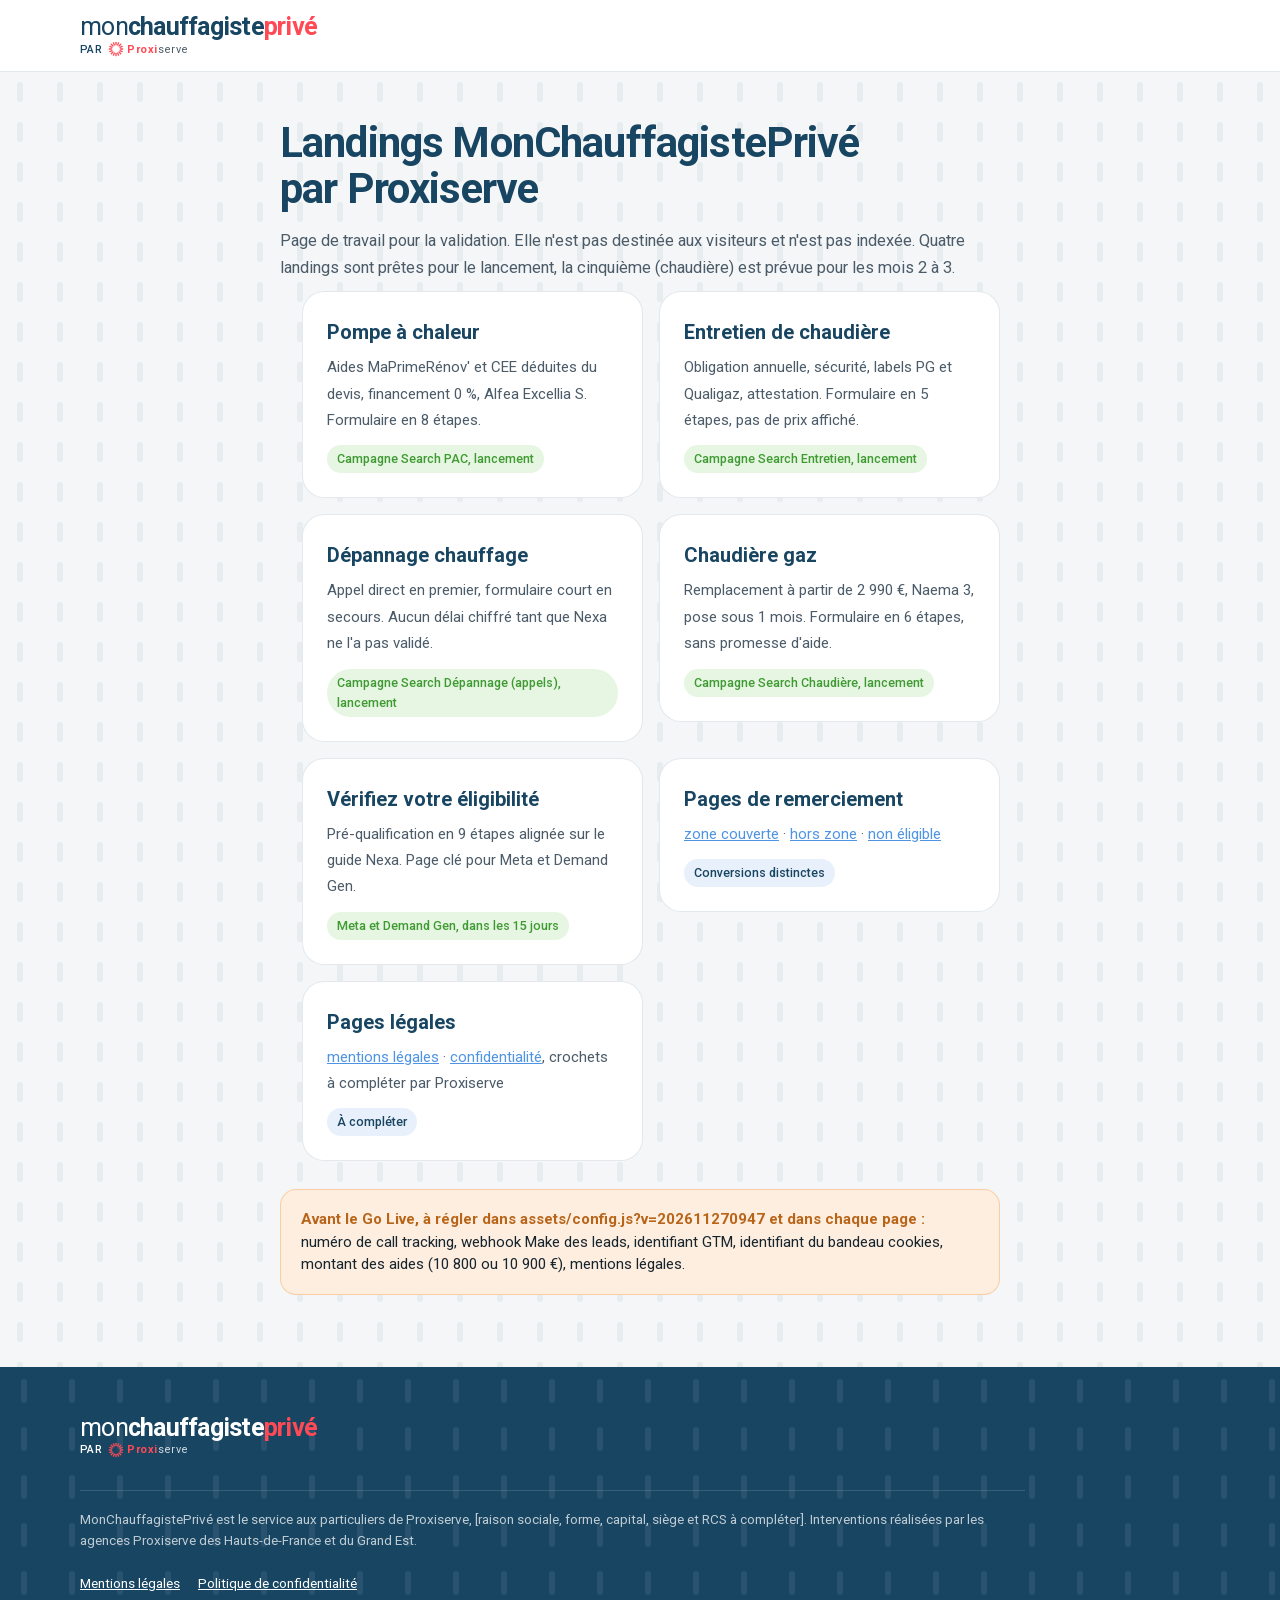
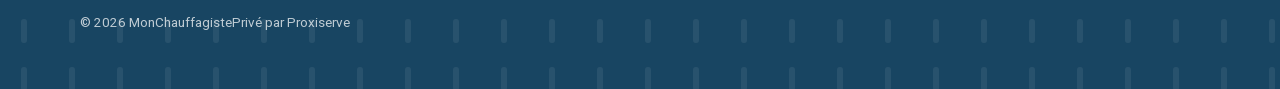
==== commit 33f28e83: "Formulaires : consentement pub envoyé avec le lead, lead_id dans l'événement generate_lead (dédoublo" ====
--- a/index.html
+++ b/index.html
@@ -8,7 +8,7 @@
 <meta name="theme-color" content="#184562">
 <link rel="icon" href="./img/favicon.svg" type="image/svg+xml">
 <link rel="preload" as="font" type="font/woff2" href="./fonts/roboto-var.woff2" crossorigin>
-<link rel="stylesheet" href="./assets/style.css?v=202611270928">
+<link rel="stylesheet" href="./assets/style.css?v=202611270947">
 <!-- IwlCMP : consent defaults (doit précéder GTM). data-site-id à créer pour ce site. -->
 <script>
 window.dataLayer=window.dataLayer||[];function gtag(){dataLayer.push(arguments);}
@@ -20,7 +20,7 @@
 <script>(function(w,d,s,l,i){w[l]=w[l]||[];w[l].push({'gtm.start':new Date().getTime(),event:'gtm.js'});var f=d.getElementsByTagName(s)[0],j=d.createElement(s),dl=l!='dataLayer'?'&l='+l:'';j.async=true;j.src='https://www.googletagmanager.com/gtm.js?id='+i+dl;f.parentNode.insertBefore(j,f);})(window,document,'script','dataLayer','GTM-NTSQ5FQP');</script>
 <!-- End Google Tag Manager -->
 <script>document.documentElement.className+=' js';</script>
-<script src="./assets/config.js?v=202611270928"></script>
+<script src="./assets/config.js?v=202611270947"></script>
 <style>body{background:var(--sky-mist)}</style>
 </head>
 <body>
@@ -49,7 +49,7 @@
   <li><div class="hub__card"><b>Pages de remerciement</b><span><a href="merci/">zone couverte</a> · <a href="merci-hors-zone/">hors zone</a> · <a href="merci-non-eligible/">non éligible</a></span><br><span class="tag tag--later">Conversions distinctes</span></div></li>
   <li><div class="hub__card"><b>Pages légales</b><span><a href="mentions-legales/">mentions légales</a> · <a href="confidentialite/">confidentialité</a>, crochets à compléter par Proxiserve</span><br><span class="tag tag--later">À compléter</span></div></li>
 </ul>
-<div class="attention" style="margin-top:28px"><b>Avant le Go Live, à régler dans assets/config.js?v=202611270928 et dans chaque page :</b> numéro de call tracking, webhook Make des leads, identifiant GTM, identifiant du bandeau cookies, montant des aides (10 800 ou 10 900 €), mentions légales.</div>
+<div class="attention" style="margin-top:28px"><b>Avant le Go Live, à régler dans assets/config.js?v=202611270947 et dans chaque page :</b> numéro de call tracking, webhook Make des leads, identifiant GTM, identifiant du bandeau cookies, montant des aides (10 800 ou 10 900 €), mentions légales.</div>
 </div>
 </main>
 <footer class="foot" id="notes">
@@ -63,6 +63,6 @@
     <p style="margin-top:18px">© <span id="annee">2026</span> MonChauffagistePrivé par Proxiserve</p>
   </div>
 </footer>
-<script src="./assets/app.js?v=202611270928" defer></script>
+<script src="./assets/app.js?v=202611270947" defer></script>
 </body>
 </html>
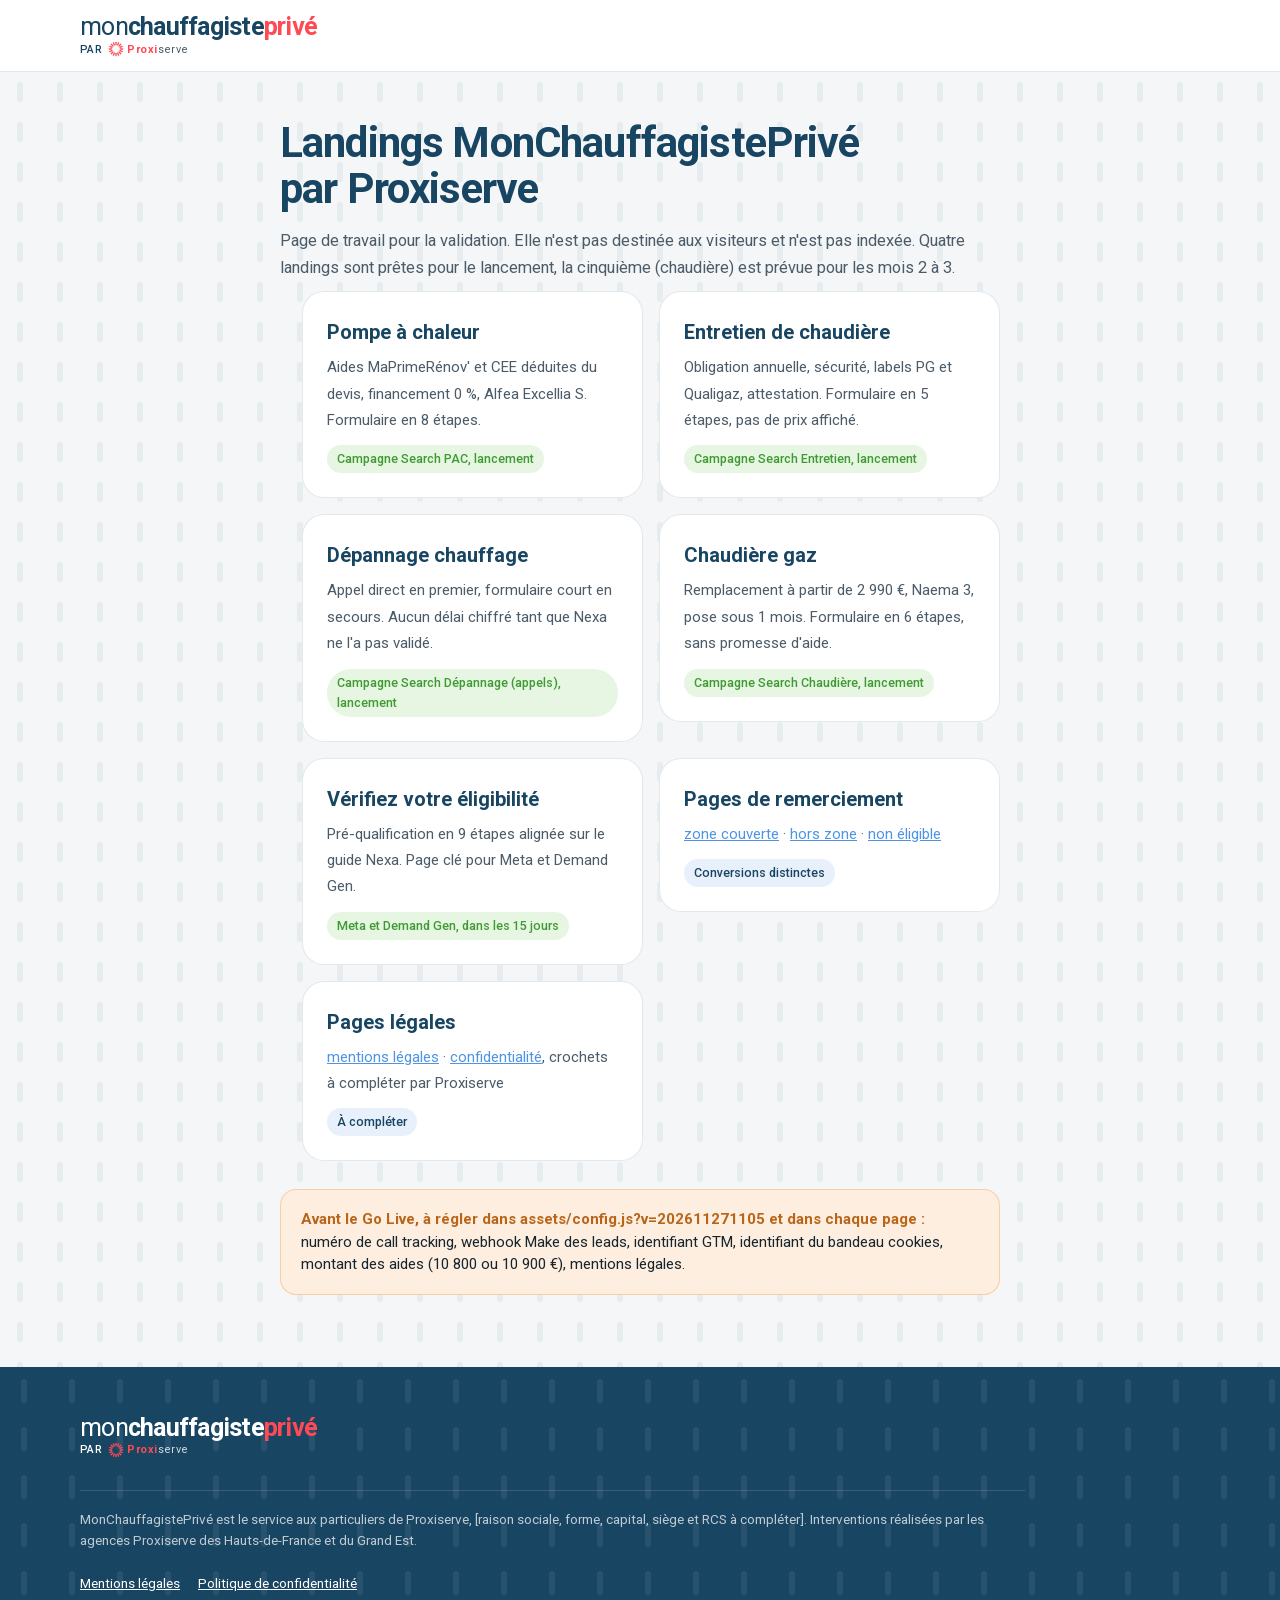
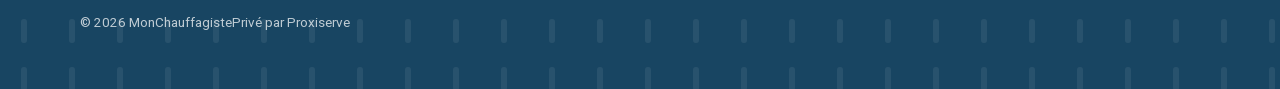
==== commit c0195d62: "PAC : prestations sur mesure, prix sans surprise et achats du groupe Proxiserve mis en avant Co-Auth" ====
--- a/index.html
+++ b/index.html
@@ -8,7 +8,7 @@
 <meta name="theme-color" content="#184562">
 <link rel="icon" href="./img/favicon.svg" type="image/svg+xml">
 <link rel="preload" as="font" type="font/woff2" href="./fonts/roboto-var.woff2" crossorigin>
-<link rel="stylesheet" href="./assets/style.css?v=202611270947">
+<link rel="stylesheet" href="./assets/style.css?v=202611271105">
 <!-- IwlCMP : consent defaults (doit précéder GTM). data-site-id à créer pour ce site. -->
 <script>
 window.dataLayer=window.dataLayer||[];function gtag(){dataLayer.push(arguments);}
@@ -20,7 +20,7 @@
 <script>(function(w,d,s,l,i){w[l]=w[l]||[];w[l].push({'gtm.start':new Date().getTime(),event:'gtm.js'});var f=d.getElementsByTagName(s)[0],j=d.createElement(s),dl=l!='dataLayer'?'&l='+l:'';j.async=true;j.src='https://www.googletagmanager.com/gtm.js?id='+i+dl;f.parentNode.insertBefore(j,f);})(window,document,'script','dataLayer','GTM-NTSQ5FQP');</script>
 <!-- End Google Tag Manager -->
 <script>document.documentElement.className+=' js';</script>
-<script src="./assets/config.js?v=202611270947"></script>
+<script src="./assets/config.js?v=202611271105"></script>
 <style>body{background:var(--sky-mist)}</style>
 </head>
 <body>
@@ -49,7 +49,7 @@
   <li><div class="hub__card"><b>Pages de remerciement</b><span><a href="merci/">zone couverte</a> · <a href="merci-hors-zone/">hors zone</a> · <a href="merci-non-eligible/">non éligible</a></span><br><span class="tag tag--later">Conversions distinctes</span></div></li>
   <li><div class="hub__card"><b>Pages légales</b><span><a href="mentions-legales/">mentions légales</a> · <a href="confidentialite/">confidentialité</a>, crochets à compléter par Proxiserve</span><br><span class="tag tag--later">À compléter</span></div></li>
 </ul>
-<div class="attention" style="margin-top:28px"><b>Avant le Go Live, à régler dans assets/config.js?v=202611270947 et dans chaque page :</b> numéro de call tracking, webhook Make des leads, identifiant GTM, identifiant du bandeau cookies, montant des aides (10 800 ou 10 900 €), mentions légales.</div>
+<div class="attention" style="margin-top:28px"><b>Avant le Go Live, à régler dans assets/config.js?v=202611271105 et dans chaque page :</b> numéro de call tracking, webhook Make des leads, identifiant GTM, identifiant du bandeau cookies, montant des aides (10 800 ou 10 900 €), mentions légales.</div>
 </div>
 </main>
 <footer class="foot" id="notes">
@@ -63,6 +63,6 @@
     <p style="margin-top:18px">© <span id="annee">2026</span> MonChauffagistePrivé par Proxiserve</p>
   </div>
 </footer>
-<script src="./assets/app.js?v=202611270947" defer></script>
+<script src="./assets/app.js?v=202611271105" defer></script>
 </body>
 </html>
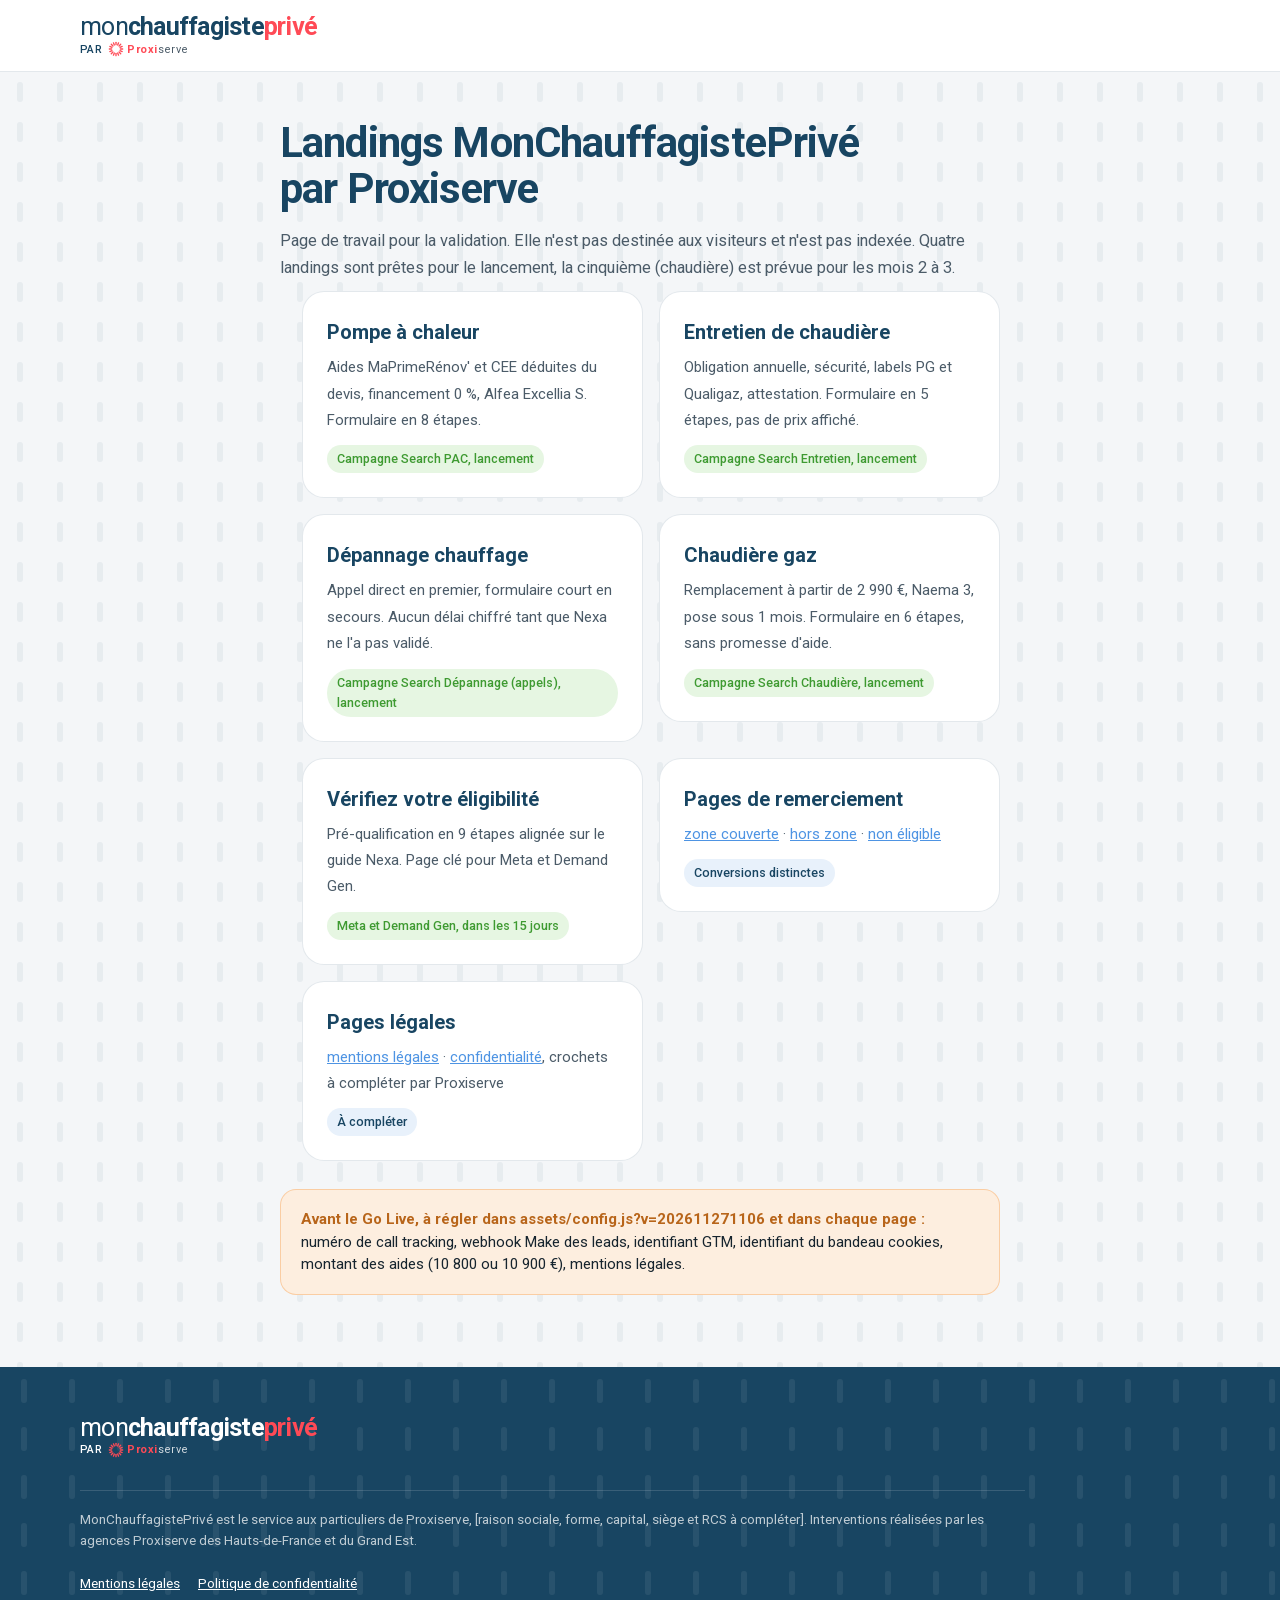
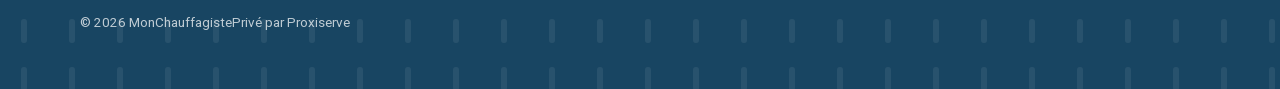
==== commit 07a2545a: "PAC : visite technique et audit indépendant offerts dans le bloc devis Co-Authored-By: Claude Opus 5" ====
--- a/index.html
+++ b/index.html
@@ -8,7 +8,7 @@
 <meta name="theme-color" content="#184562">
 <link rel="icon" href="./img/favicon.svg" type="image/svg+xml">
 <link rel="preload" as="font" type="font/woff2" href="./fonts/roboto-var.woff2" crossorigin>
-<link rel="stylesheet" href="./assets/style.css?v=202611271105">
+<link rel="stylesheet" href="./assets/style.css?v=202611271106">
 <!-- IwlCMP : consent defaults (doit précéder GTM). data-site-id à créer pour ce site. -->
 <script>
 window.dataLayer=window.dataLayer||[];function gtag(){dataLayer.push(arguments);}
@@ -20,7 +20,7 @@
 <script>(function(w,d,s,l,i){w[l]=w[l]||[];w[l].push({'gtm.start':new Date().getTime(),event:'gtm.js'});var f=d.getElementsByTagName(s)[0],j=d.createElement(s),dl=l!='dataLayer'?'&l='+l:'';j.async=true;j.src='https://www.googletagmanager.com/gtm.js?id='+i+dl;f.parentNode.insertBefore(j,f);})(window,document,'script','dataLayer','GTM-NTSQ5FQP');</script>
 <!-- End Google Tag Manager -->
 <script>document.documentElement.className+=' js';</script>
-<script src="./assets/config.js?v=202611271105"></script>
+<script src="./assets/config.js?v=202611271106"></script>
 <style>body{background:var(--sky-mist)}</style>
 </head>
 <body>
@@ -49,7 +49,7 @@
   <li><div class="hub__card"><b>Pages de remerciement</b><span><a href="merci/">zone couverte</a> · <a href="merci-hors-zone/">hors zone</a> · <a href="merci-non-eligible/">non éligible</a></span><br><span class="tag tag--later">Conversions distinctes</span></div></li>
   <li><div class="hub__card"><b>Pages légales</b><span><a href="mentions-legales/">mentions légales</a> · <a href="confidentialite/">confidentialité</a>, crochets à compléter par Proxiserve</span><br><span class="tag tag--later">À compléter</span></div></li>
 </ul>
-<div class="attention" style="margin-top:28px"><b>Avant le Go Live, à régler dans assets/config.js?v=202611271105 et dans chaque page :</b> numéro de call tracking, webhook Make des leads, identifiant GTM, identifiant du bandeau cookies, montant des aides (10 800 ou 10 900 €), mentions légales.</div>
+<div class="attention" style="margin-top:28px"><b>Avant le Go Live, à régler dans assets/config.js?v=202611271106 et dans chaque page :</b> numéro de call tracking, webhook Make des leads, identifiant GTM, identifiant du bandeau cookies, montant des aides (10 800 ou 10 900 €), mentions légales.</div>
 </div>
 </main>
 <footer class="foot" id="notes">
@@ -63,6 +63,6 @@
     <p style="margin-top:18px">© <span id="annee">2026</span> MonChauffagistePrivé par Proxiserve</p>
   </div>
 </footer>
-<script src="./assets/app.js?v=202611271105" defer></script>
+<script src="./assets/app.js?v=202611271106" defer></script>
 </body>
 </html>
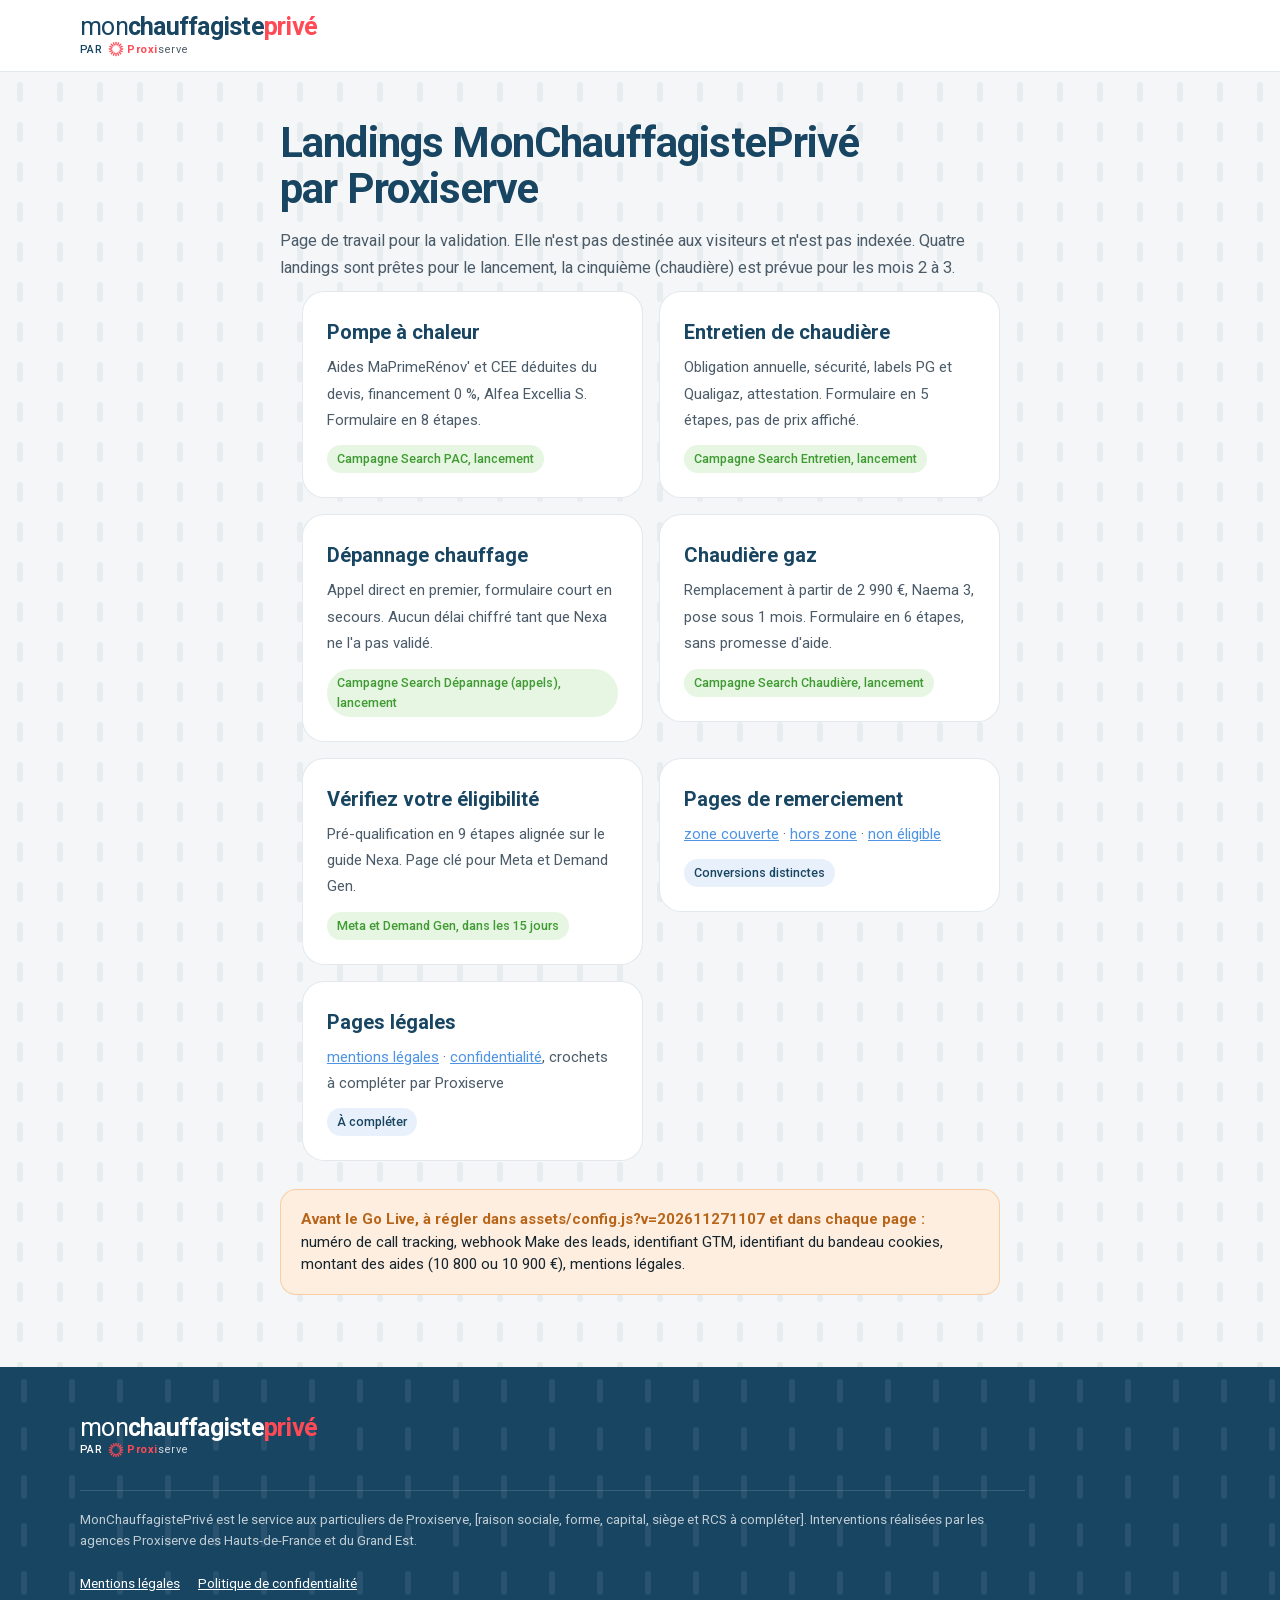
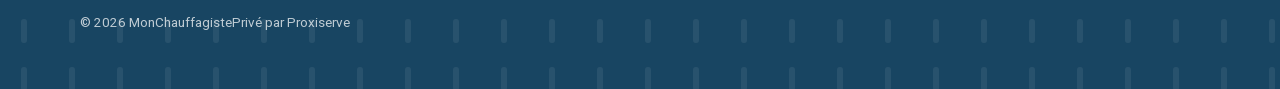
==== commit 3962aa19: "PAC : marques de pompes à chaleur installées (Hitachi, Atlantic, Viessmann, Hermann Saunier Duval) C" ====
--- a/index.html
+++ b/index.html
@@ -8,7 +8,7 @@
 <meta name="theme-color" content="#184562">
 <link rel="icon" href="./img/favicon.svg" type="image/svg+xml">
 <link rel="preload" as="font" type="font/woff2" href="./fonts/roboto-var.woff2" crossorigin>
-<link rel="stylesheet" href="./assets/style.css?v=202611271106">
+<link rel="stylesheet" href="./assets/style.css?v=202611271107">
 <!-- IwlCMP : consent defaults (doit précéder GTM). data-site-id à créer pour ce site. -->
 <script>
 window.dataLayer=window.dataLayer||[];function gtag(){dataLayer.push(arguments);}
@@ -20,7 +20,7 @@
 <script>(function(w,d,s,l,i){w[l]=w[l]||[];w[l].push({'gtm.start':new Date().getTime(),event:'gtm.js'});var f=d.getElementsByTagName(s)[0],j=d.createElement(s),dl=l!='dataLayer'?'&l='+l:'';j.async=true;j.src='https://www.googletagmanager.com/gtm.js?id='+i+dl;f.parentNode.insertBefore(j,f);})(window,document,'script','dataLayer','GTM-NTSQ5FQP');</script>
 <!-- End Google Tag Manager -->
 <script>document.documentElement.className+=' js';</script>
-<script src="./assets/config.js?v=202611271106"></script>
+<script src="./assets/config.js?v=202611271107"></script>
 <style>body{background:var(--sky-mist)}</style>
 </head>
 <body>
@@ -49,7 +49,7 @@
   <li><div class="hub__card"><b>Pages de remerciement</b><span><a href="merci/">zone couverte</a> · <a href="merci-hors-zone/">hors zone</a> · <a href="merci-non-eligible/">non éligible</a></span><br><span class="tag tag--later">Conversions distinctes</span></div></li>
   <li><div class="hub__card"><b>Pages légales</b><span><a href="mentions-legales/">mentions légales</a> · <a href="confidentialite/">confidentialité</a>, crochets à compléter par Proxiserve</span><br><span class="tag tag--later">À compléter</span></div></li>
 </ul>
-<div class="attention" style="margin-top:28px"><b>Avant le Go Live, à régler dans assets/config.js?v=202611271106 et dans chaque page :</b> numéro de call tracking, webhook Make des leads, identifiant GTM, identifiant du bandeau cookies, montant des aides (10 800 ou 10 900 €), mentions légales.</div>
+<div class="attention" style="margin-top:28px"><b>Avant le Go Live, à régler dans assets/config.js?v=202611271107 et dans chaque page :</b> numéro de call tracking, webhook Make des leads, identifiant GTM, identifiant du bandeau cookies, montant des aides (10 800 ou 10 900 €), mentions légales.</div>
 </div>
 </main>
 <footer class="foot" id="notes">
@@ -63,6 +63,6 @@
     <p style="margin-top:18px">© <span id="annee">2026</span> MonChauffagistePrivé par Proxiserve</p>
   </div>
 </footer>
-<script src="./assets/app.js?v=202611271106" defer></script>
+<script src="./assets/app.js?v=202611271107" defer></script>
 </body>
 </html>
--- a/assets/style.css
+++ b/assets/style.css
@@ -577,3 +577,9 @@
 .step__secu .ico{width:15px;height:15px;color:var(--green);flex-shrink:0}
 .step__q + .step__secu{margin-top:6px}
 .quiz__title + .quiz__avis{margin-top:6px}
+
+/* Marques de pompes à chaleur installées (PAC) */
+.marques{margin:16px 0 22px}
+.marques>span{display:block;font-size:13.5px;font-weight:600;color:var(--navy);margin-bottom:8px}
+.marques ul{display:flex;flex-wrap:wrap;gap:8px;list-style:none;margin:0;padding:0}
+.marques li{padding:7px 12px;border:1px solid var(--line);border-radius:8px;background:#fff;font-size:14px;font-weight:700;color:var(--ink-2);letter-spacing:.01em}
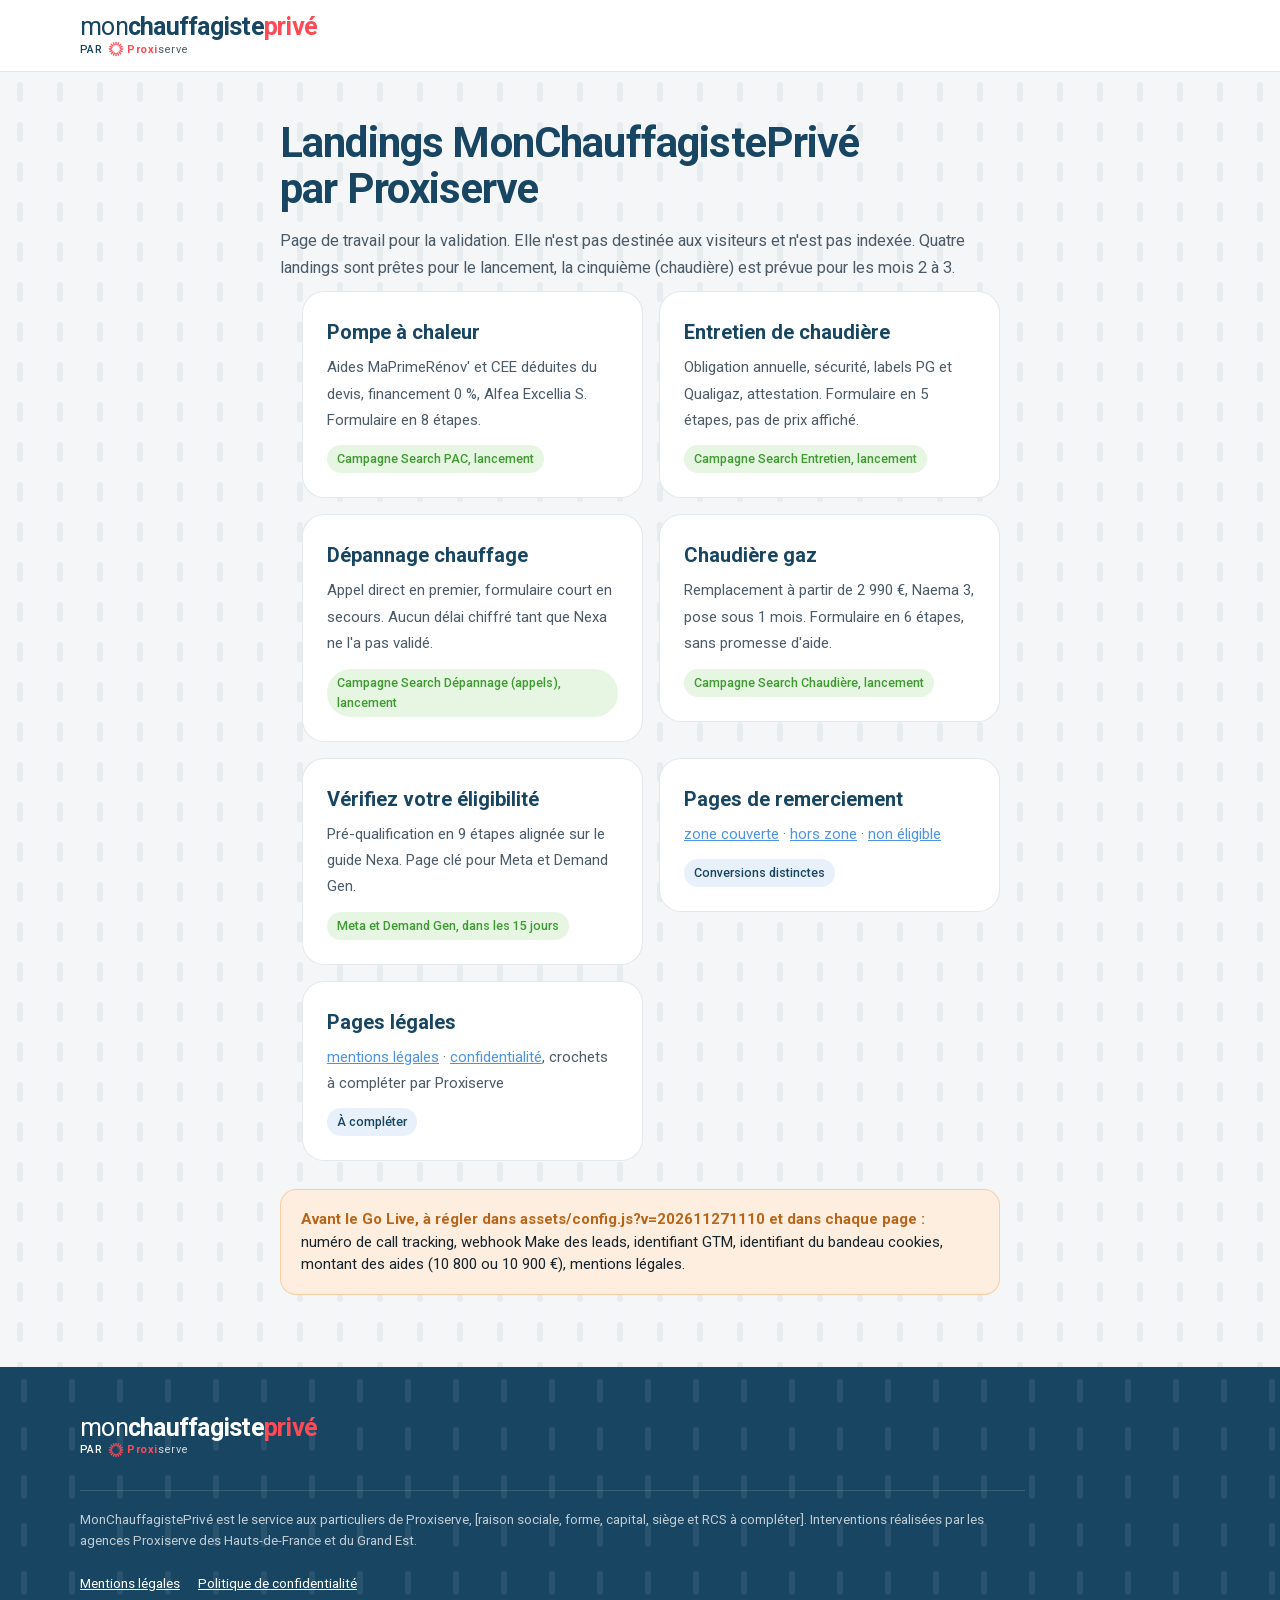
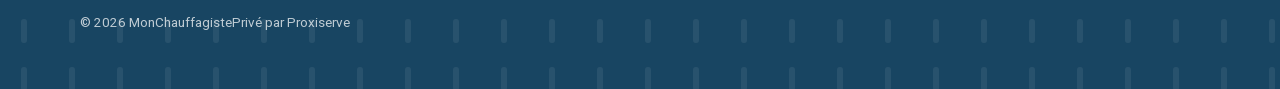
==== commit 65d13469: "PAC : logos des marques de pompes à chaleur, texte de la section agences raccourci Co-Authored-By: C" ====
--- a/index.html
+++ b/index.html
@@ -8,7 +8,7 @@
 <meta name="theme-color" content="#184562">
 <link rel="icon" href="./img/favicon.svg" type="image/svg+xml">
 <link rel="preload" as="font" type="font/woff2" href="./fonts/roboto-var.woff2" crossorigin>
-<link rel="stylesheet" href="./assets/style.css?v=202611271107">
+<link rel="stylesheet" href="./assets/style.css?v=202611271110">
 <!-- IwlCMP : consent defaults (doit précéder GTM). data-site-id à créer pour ce site. -->
 <script>
 window.dataLayer=window.dataLayer||[];function gtag(){dataLayer.push(arguments);}
@@ -20,7 +20,7 @@
 <script>(function(w,d,s,l,i){w[l]=w[l]||[];w[l].push({'gtm.start':new Date().getTime(),event:'gtm.js'});var f=d.getElementsByTagName(s)[0],j=d.createElement(s),dl=l!='dataLayer'?'&l='+l:'';j.async=true;j.src='https://www.googletagmanager.com/gtm.js?id='+i+dl;f.parentNode.insertBefore(j,f);})(window,document,'script','dataLayer','GTM-NTSQ5FQP');</script>
 <!-- End Google Tag Manager -->
 <script>document.documentElement.className+=' js';</script>
-<script src="./assets/config.js?v=202611271107"></script>
+<script src="./assets/config.js?v=202611271110"></script>
 <style>body{background:var(--sky-mist)}</style>
 </head>
 <body>
@@ -49,7 +49,7 @@
   <li><div class="hub__card"><b>Pages de remerciement</b><span><a href="merci/">zone couverte</a> · <a href="merci-hors-zone/">hors zone</a> · <a href="merci-non-eligible/">non éligible</a></span><br><span class="tag tag--later">Conversions distinctes</span></div></li>
   <li><div class="hub__card"><b>Pages légales</b><span><a href="mentions-legales/">mentions légales</a> · <a href="confidentialite/">confidentialité</a>, crochets à compléter par Proxiserve</span><br><span class="tag tag--later">À compléter</span></div></li>
 </ul>
-<div class="attention" style="margin-top:28px"><b>Avant le Go Live, à régler dans assets/config.js?v=202611271107 et dans chaque page :</b> numéro de call tracking, webhook Make des leads, identifiant GTM, identifiant du bandeau cookies, montant des aides (10 800 ou 10 900 €), mentions légales.</div>
+<div class="attention" style="margin-top:28px"><b>Avant le Go Live, à régler dans assets/config.js?v=202611271110 et dans chaque page :</b> numéro de call tracking, webhook Make des leads, identifiant GTM, identifiant du bandeau cookies, montant des aides (10 800 ou 10 900 €), mentions légales.</div>
 </div>
 </main>
 <footer class="foot" id="notes">
@@ -63,6 +63,6 @@
     <p style="margin-top:18px">© <span id="annee">2026</span> MonChauffagistePrivé par Proxiserve</p>
   </div>
 </footer>
-<script src="./assets/app.js?v=202611271107" defer></script>
+<script src="./assets/app.js?v=202611271110" defer></script>
 </body>
 </html>
--- a/assets/style.css
+++ b/assets/style.css
@@ -582,4 +582,5 @@
 .marques{margin:16px 0 22px}
 .marques>span{display:block;font-size:13.5px;font-weight:600;color:var(--navy);margin-bottom:8px}
 .marques ul{display:flex;flex-wrap:wrap;gap:8px;list-style:none;margin:0;padding:0}
-.marques li{padding:7px 12px;border:1px solid var(--line);border-radius:8px;background:#fff;font-size:14px;font-weight:700;color:var(--ink-2);letter-spacing:.01em}
+.marques li{display:flex;align-items:center;justify-content:center;min-width:110px;height:48px;padding:0 14px;border:1px solid var(--line);border-radius:8px;background:#fff}
+.marques img{display:block;max-width:100%;height:auto}
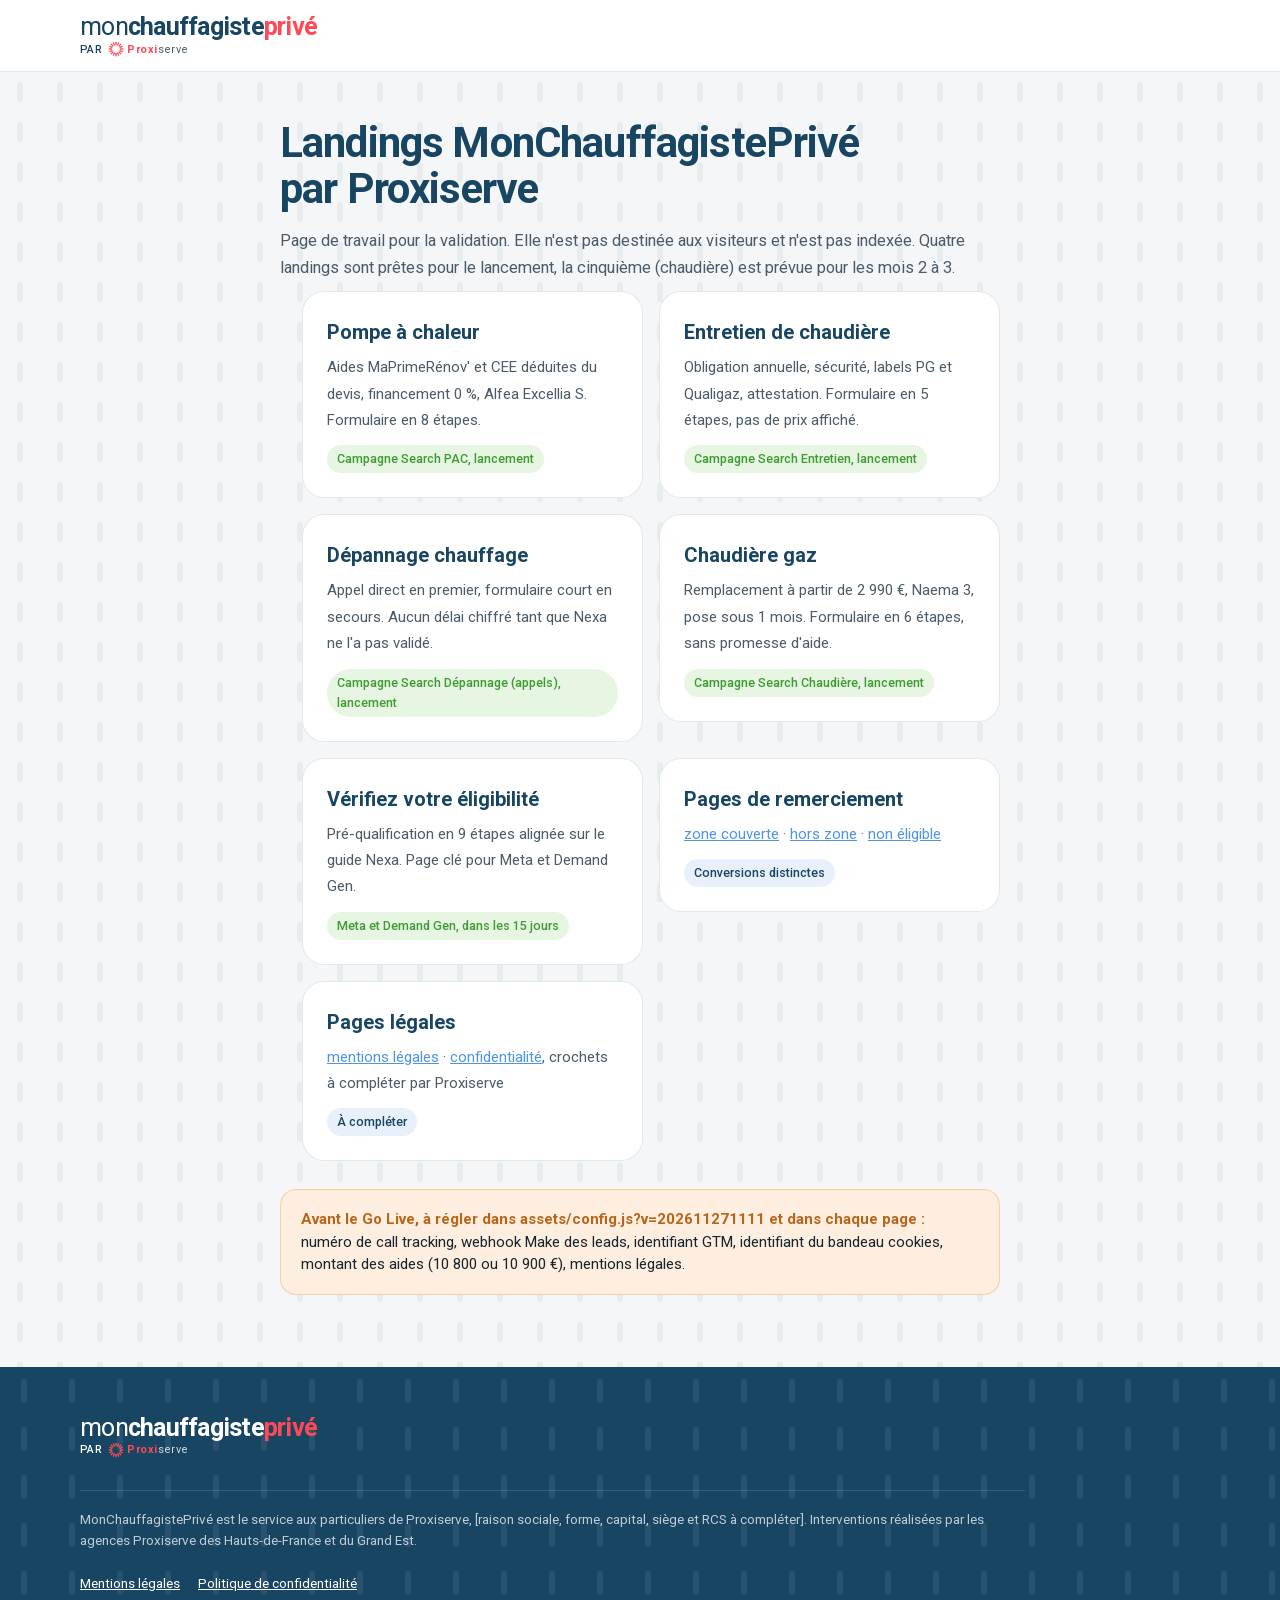
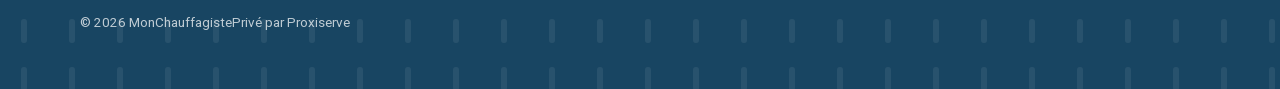
==== commit 0b37e750: "PAC : phrase sur les 40 000 chaudières retirée de la section agences Co-Authored-By: Claude Opus 5.5" ====
--- a/index.html
+++ b/index.html
@@ -8,7 +8,7 @@
 <meta name="theme-color" content="#184562">
 <link rel="icon" href="./img/favicon.svg" type="image/svg+xml">
 <link rel="preload" as="font" type="font/woff2" href="./fonts/roboto-var.woff2" crossorigin>
-<link rel="stylesheet" href="./assets/style.css?v=202611271110">
+<link rel="stylesheet" href="./assets/style.css?v=202611271111">
 <!-- IwlCMP : consent defaults (doit précéder GTM). data-site-id à créer pour ce site. -->
 <script>
 window.dataLayer=window.dataLayer||[];function gtag(){dataLayer.push(arguments);}
@@ -20,7 +20,7 @@
 <script>(function(w,d,s,l,i){w[l]=w[l]||[];w[l].push({'gtm.start':new Date().getTime(),event:'gtm.js'});var f=d.getElementsByTagName(s)[0],j=d.createElement(s),dl=l!='dataLayer'?'&l='+l:'';j.async=true;j.src='https://www.googletagmanager.com/gtm.js?id='+i+dl;f.parentNode.insertBefore(j,f);})(window,document,'script','dataLayer','GTM-NTSQ5FQP');</script>
 <!-- End Google Tag Manager -->
 <script>document.documentElement.className+=' js';</script>
-<script src="./assets/config.js?v=202611271110"></script>
+<script src="./assets/config.js?v=202611271111"></script>
 <style>body{background:var(--sky-mist)}</style>
 </head>
 <body>
@@ -49,7 +49,7 @@
   <li><div class="hub__card"><b>Pages de remerciement</b><span><a href="merci/">zone couverte</a> · <a href="merci-hors-zone/">hors zone</a> · <a href="merci-non-eligible/">non éligible</a></span><br><span class="tag tag--later">Conversions distinctes</span></div></li>
   <li><div class="hub__card"><b>Pages légales</b><span><a href="mentions-legales/">mentions légales</a> · <a href="confidentialite/">confidentialité</a>, crochets à compléter par Proxiserve</span><br><span class="tag tag--later">À compléter</span></div></li>
 </ul>
-<div class="attention" style="margin-top:28px"><b>Avant le Go Live, à régler dans assets/config.js?v=202611271110 et dans chaque page :</b> numéro de call tracking, webhook Make des leads, identifiant GTM, identifiant du bandeau cookies, montant des aides (10 800 ou 10 900 €), mentions légales.</div>
+<div class="attention" style="margin-top:28px"><b>Avant le Go Live, à régler dans assets/config.js?v=202611271111 et dans chaque page :</b> numéro de call tracking, webhook Make des leads, identifiant GTM, identifiant du bandeau cookies, montant des aides (10 800 ou 10 900 €), mentions légales.</div>
 </div>
 </main>
 <footer class="foot" id="notes">
@@ -63,6 +63,6 @@
     <p style="margin-top:18px">© <span id="annee">2026</span> MonChauffagistePrivé par Proxiserve</p>
   </div>
 </footer>
-<script src="./assets/app.js?v=202611271110" defer></script>
+<script src="./assets/app.js?v=202611271111" defer></script>
 </body>
 </html>
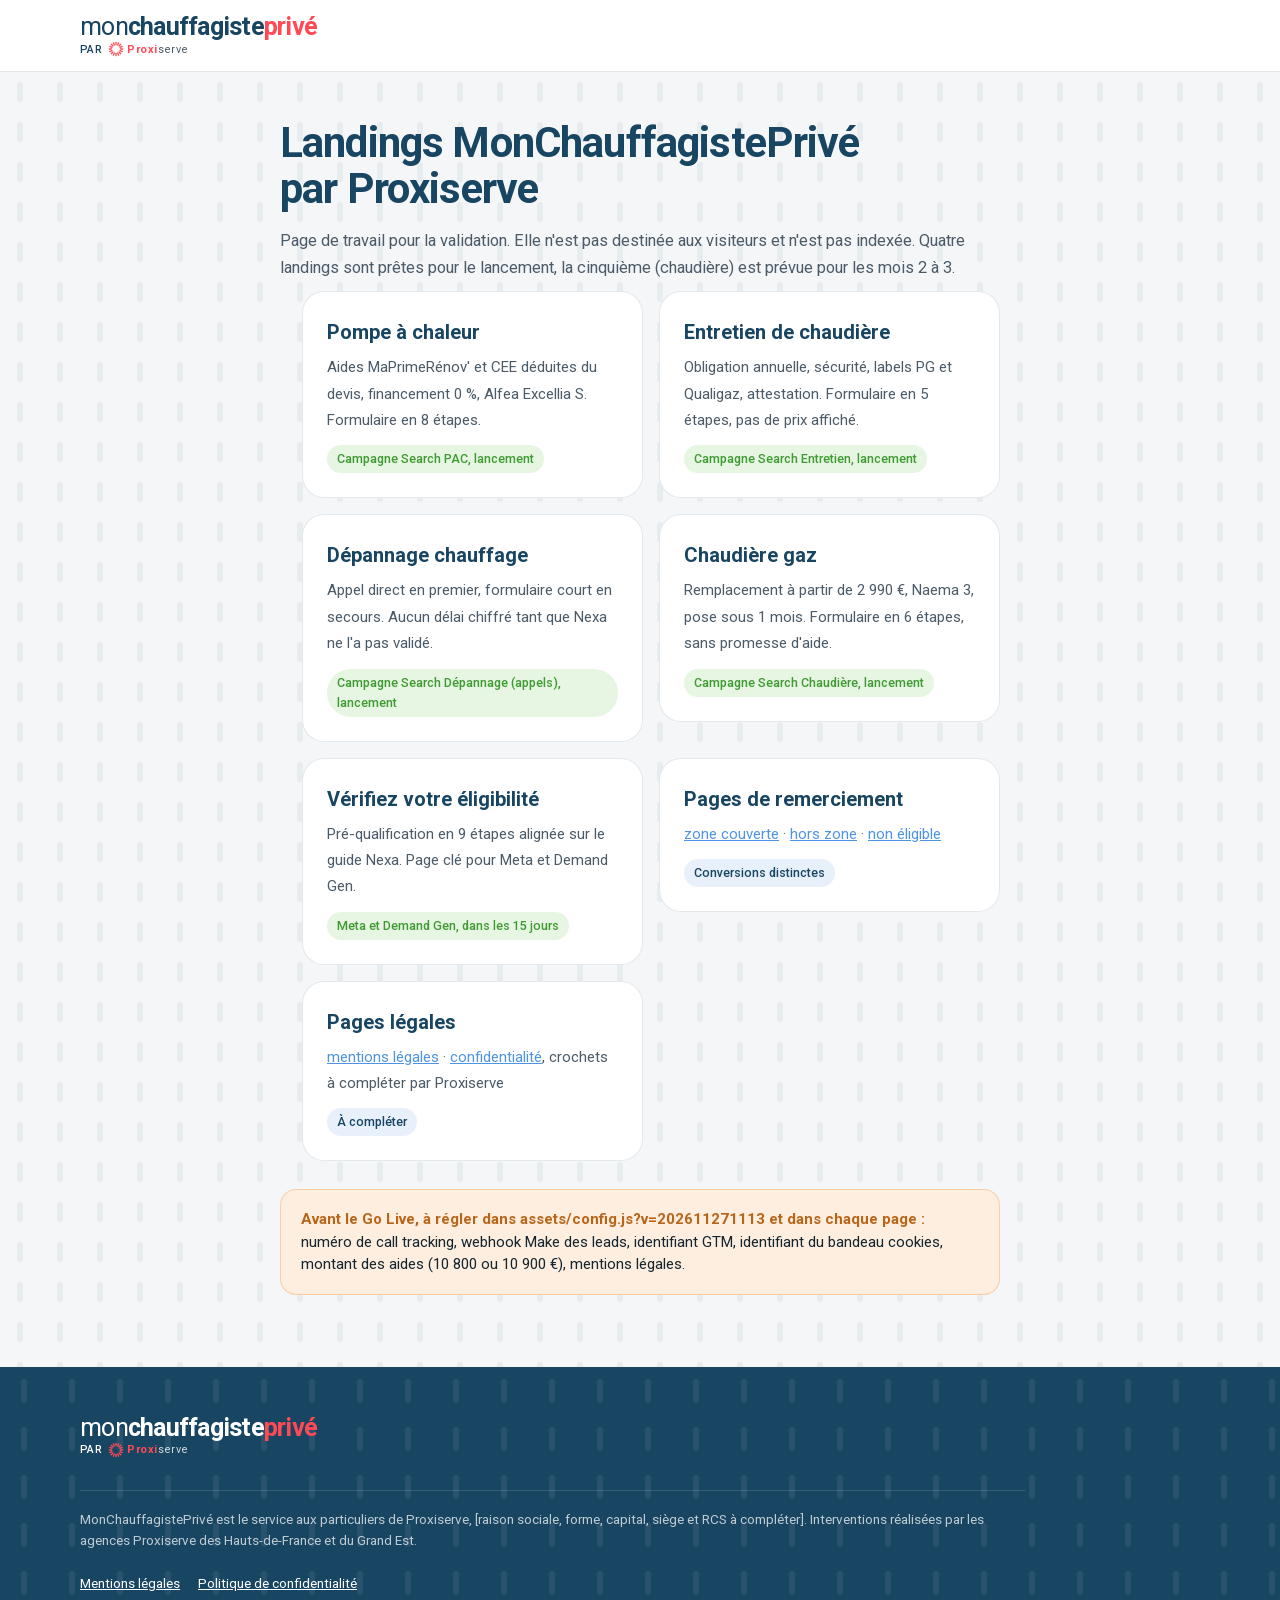
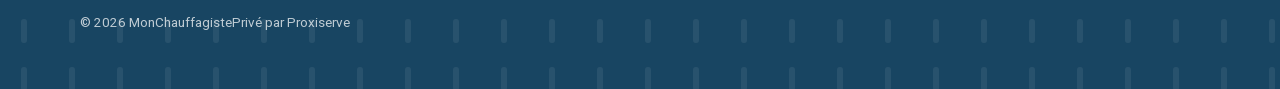
==== commit 1f59b453: "Simulateur : visite technique et audit indépendant offerts dans le bloc devis ; carte devis sans vid" ====
--- a/index.html
+++ b/index.html
@@ -8,7 +8,7 @@
 <meta name="theme-color" content="#184562">
 <link rel="icon" href="./img/favicon.svg" type="image/svg+xml">
 <link rel="preload" as="font" type="font/woff2" href="./fonts/roboto-var.woff2" crossorigin>
-<link rel="stylesheet" href="./assets/style.css?v=202611271111">
+<link rel="stylesheet" href="./assets/style.css?v=202611271113">
 <!-- IwlCMP : consent defaults (doit précéder GTM). data-site-id à créer pour ce site. -->
 <script>
 window.dataLayer=window.dataLayer||[];function gtag(){dataLayer.push(arguments);}
@@ -20,7 +20,7 @@
 <script>(function(w,d,s,l,i){w[l]=w[l]||[];w[l].push({'gtm.start':new Date().getTime(),event:'gtm.js'});var f=d.getElementsByTagName(s)[0],j=d.createElement(s),dl=l!='dataLayer'?'&l='+l:'';j.async=true;j.src='https://www.googletagmanager.com/gtm.js?id='+i+dl;f.parentNode.insertBefore(j,f);})(window,document,'script','dataLayer','GTM-NTSQ5FQP');</script>
 <!-- End Google Tag Manager -->
 <script>document.documentElement.className+=' js';</script>
-<script src="./assets/config.js?v=202611271111"></script>
+<script src="./assets/config.js?v=202611271113"></script>
 <style>body{background:var(--sky-mist)}</style>
 </head>
 <body>
@@ -49,7 +49,7 @@
   <li><div class="hub__card"><b>Pages de remerciement</b><span><a href="merci/">zone couverte</a> · <a href="merci-hors-zone/">hors zone</a> · <a href="merci-non-eligible/">non éligible</a></span><br><span class="tag tag--later">Conversions distinctes</span></div></li>
   <li><div class="hub__card"><b>Pages légales</b><span><a href="mentions-legales/">mentions légales</a> · <a href="confidentialite/">confidentialité</a>, crochets à compléter par Proxiserve</span><br><span class="tag tag--later">À compléter</span></div></li>
 </ul>
-<div class="attention" style="margin-top:28px"><b>Avant le Go Live, à régler dans assets/config.js?v=202611271111 et dans chaque page :</b> numéro de call tracking, webhook Make des leads, identifiant GTM, identifiant du bandeau cookies, montant des aides (10 800 ou 10 900 €), mentions légales.</div>
+<div class="attention" style="margin-top:28px"><b>Avant le Go Live, à régler dans assets/config.js?v=202611271113 et dans chaque page :</b> numéro de call tracking, webhook Make des leads, identifiant GTM, identifiant du bandeau cookies, montant des aides (10 800 ou 10 900 €), mentions légales.</div>
 </div>
 </main>
 <footer class="foot" id="notes">
@@ -63,6 +63,6 @@
     <p style="margin-top:18px">© <span id="annee">2026</span> MonChauffagistePrivé par Proxiserve</p>
   </div>
 </footer>
-<script src="./assets/app.js?v=202611271111" defer></script>
+<script src="./assets/app.js?v=202611271113" defer></script>
 </body>
 </html>
--- a/assets/style.css
+++ b/assets/style.css
@@ -584,3 +584,6 @@
 .marques ul{display:flex;flex-wrap:wrap;gap:8px;list-style:none;margin:0;padding:0}
 .marques li{display:flex;align-items:center;justify-content:center;min-width:110px;height:48px;padding:0 14px;border:1px solid var(--line);border-radius:8px;background:#fff}
 .marques img{display:block;max-width:100%;height:auto}
+
+/* Bloc devis : hauteur selon son contenu, pas de vide en bas de la carte. */
+.devis{align-self:start}
